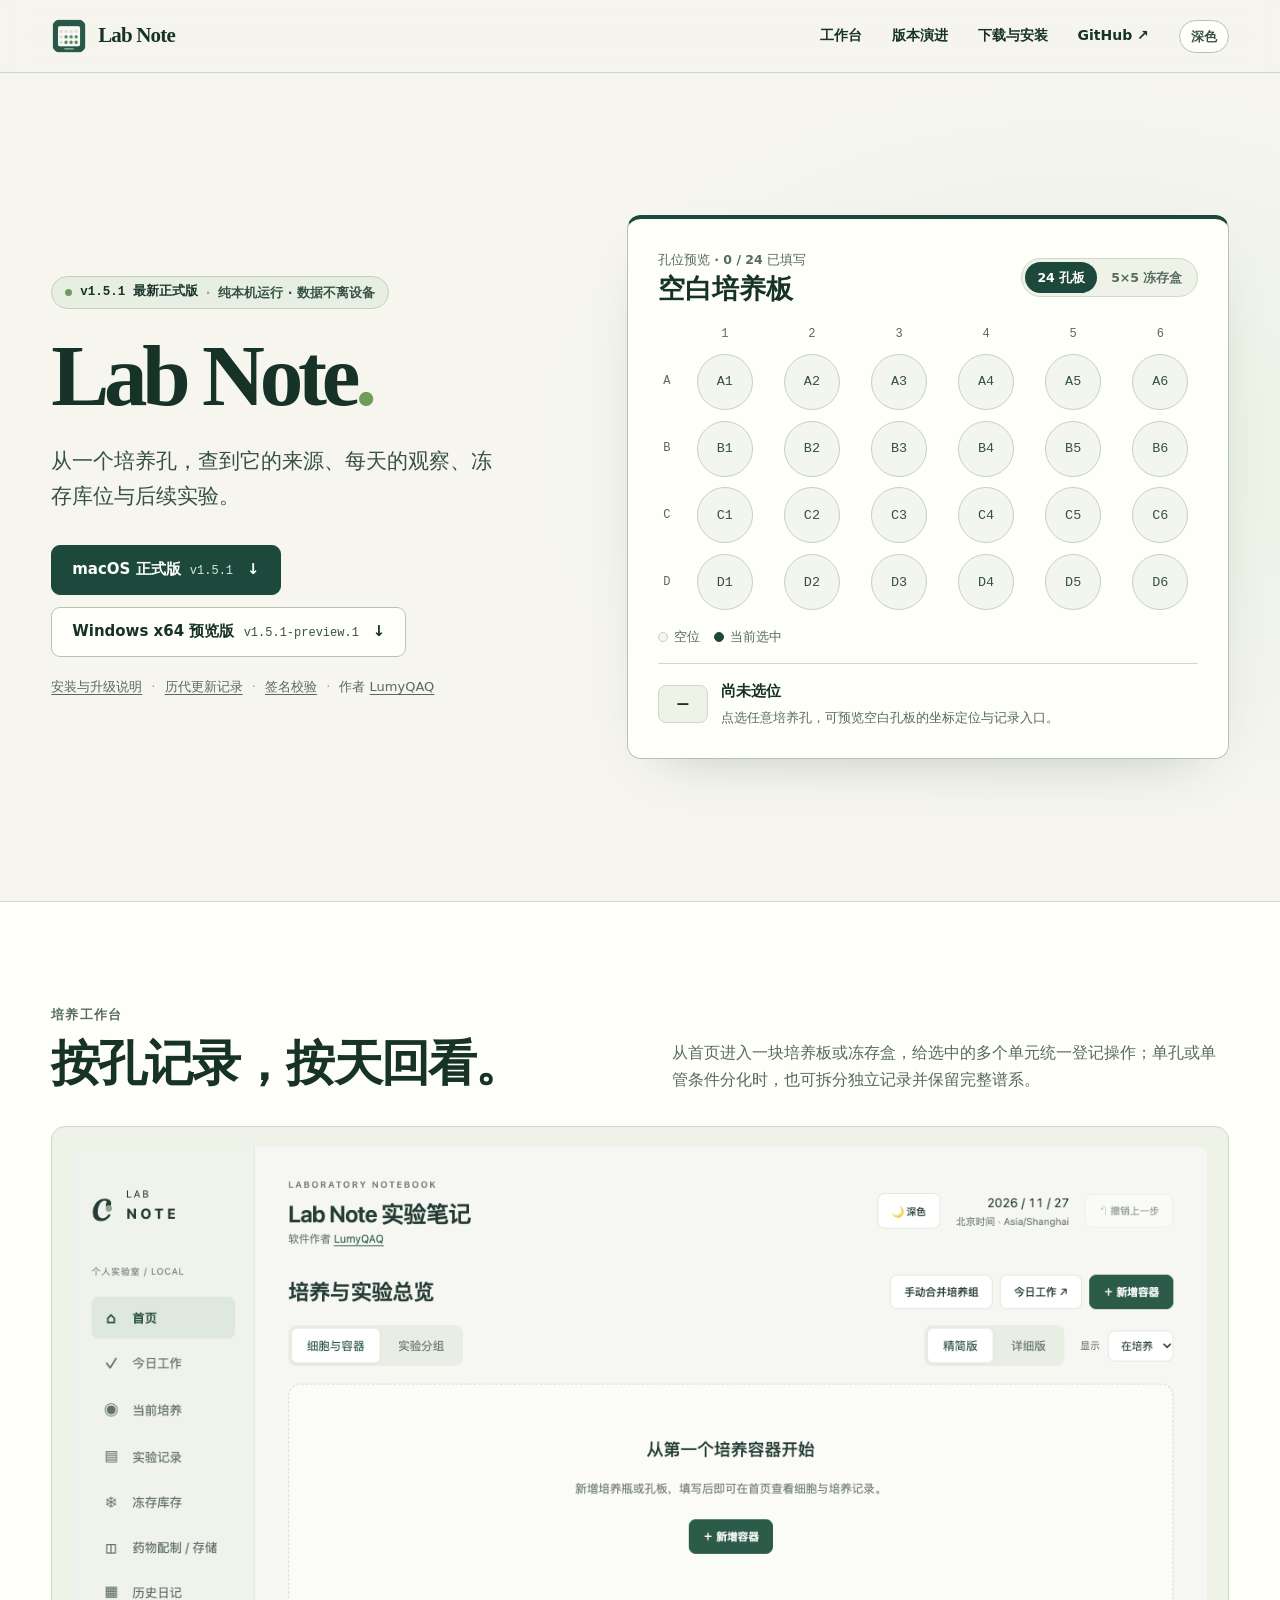
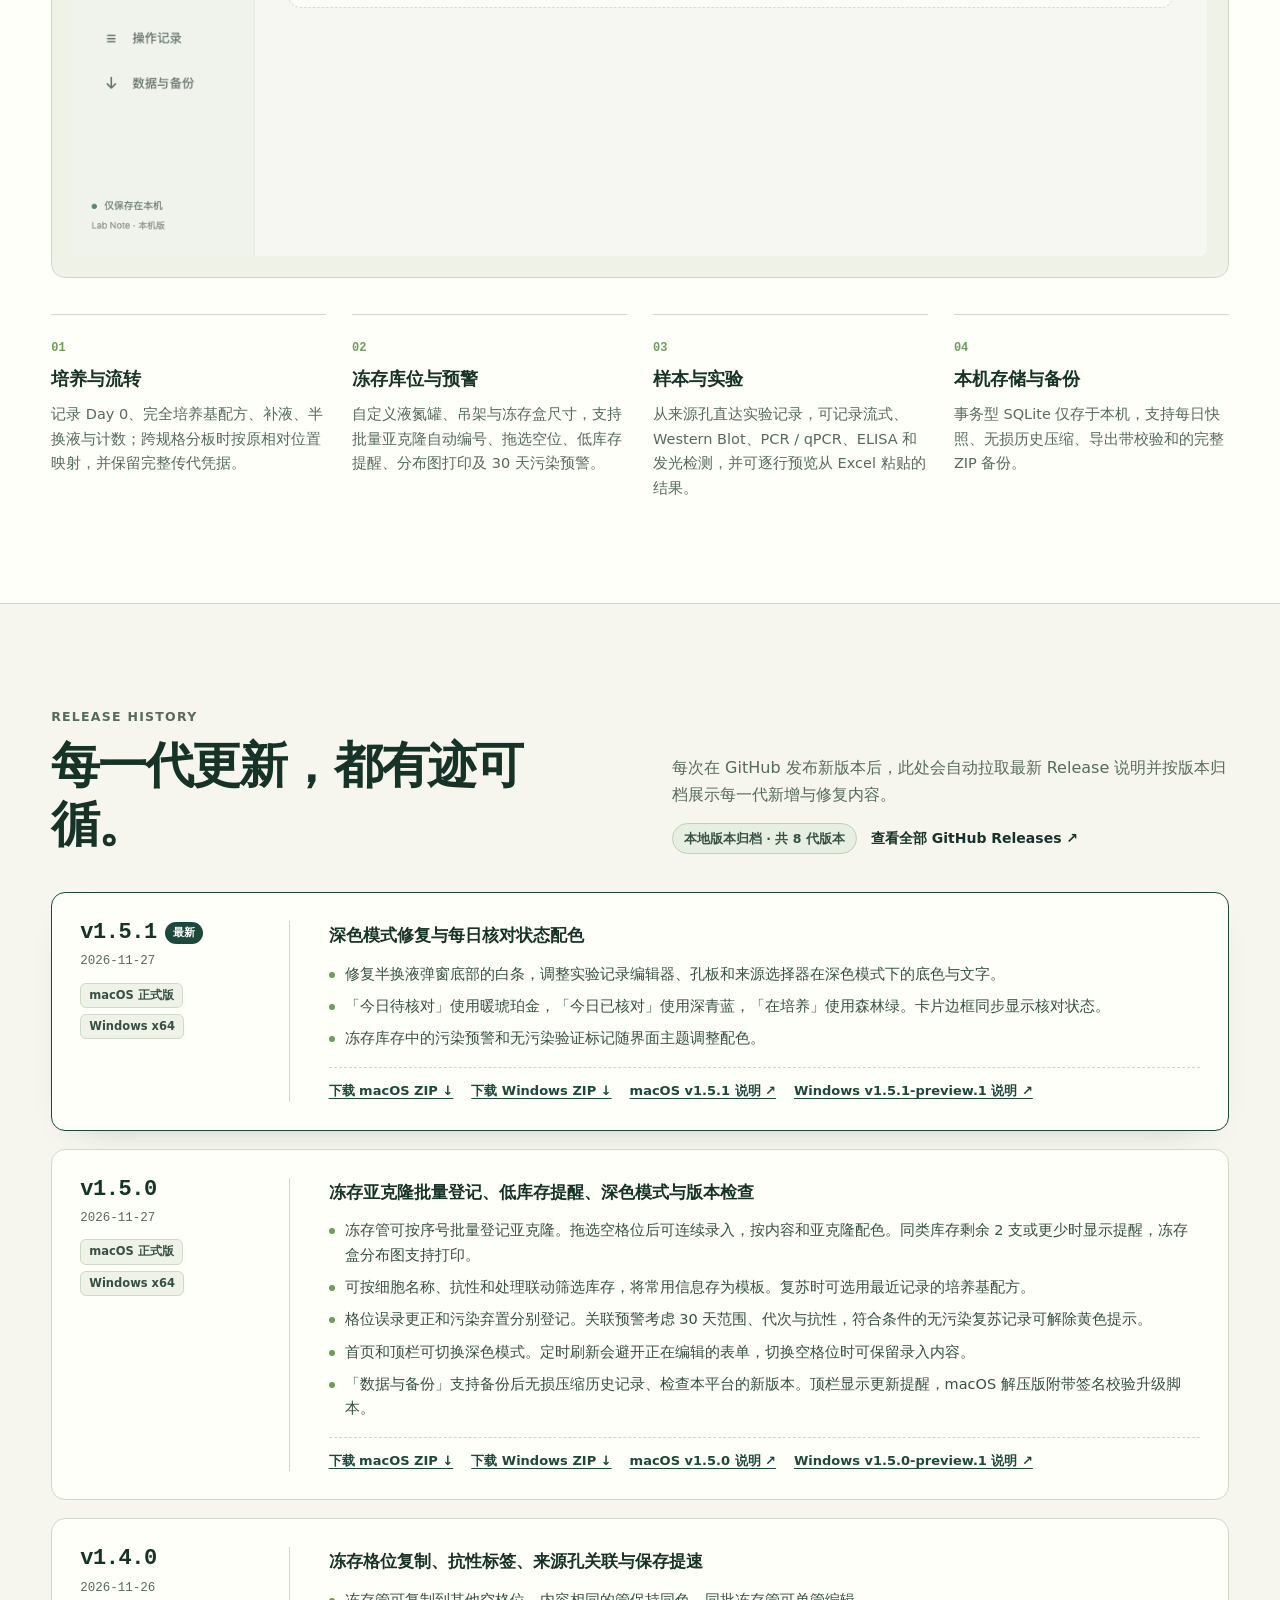
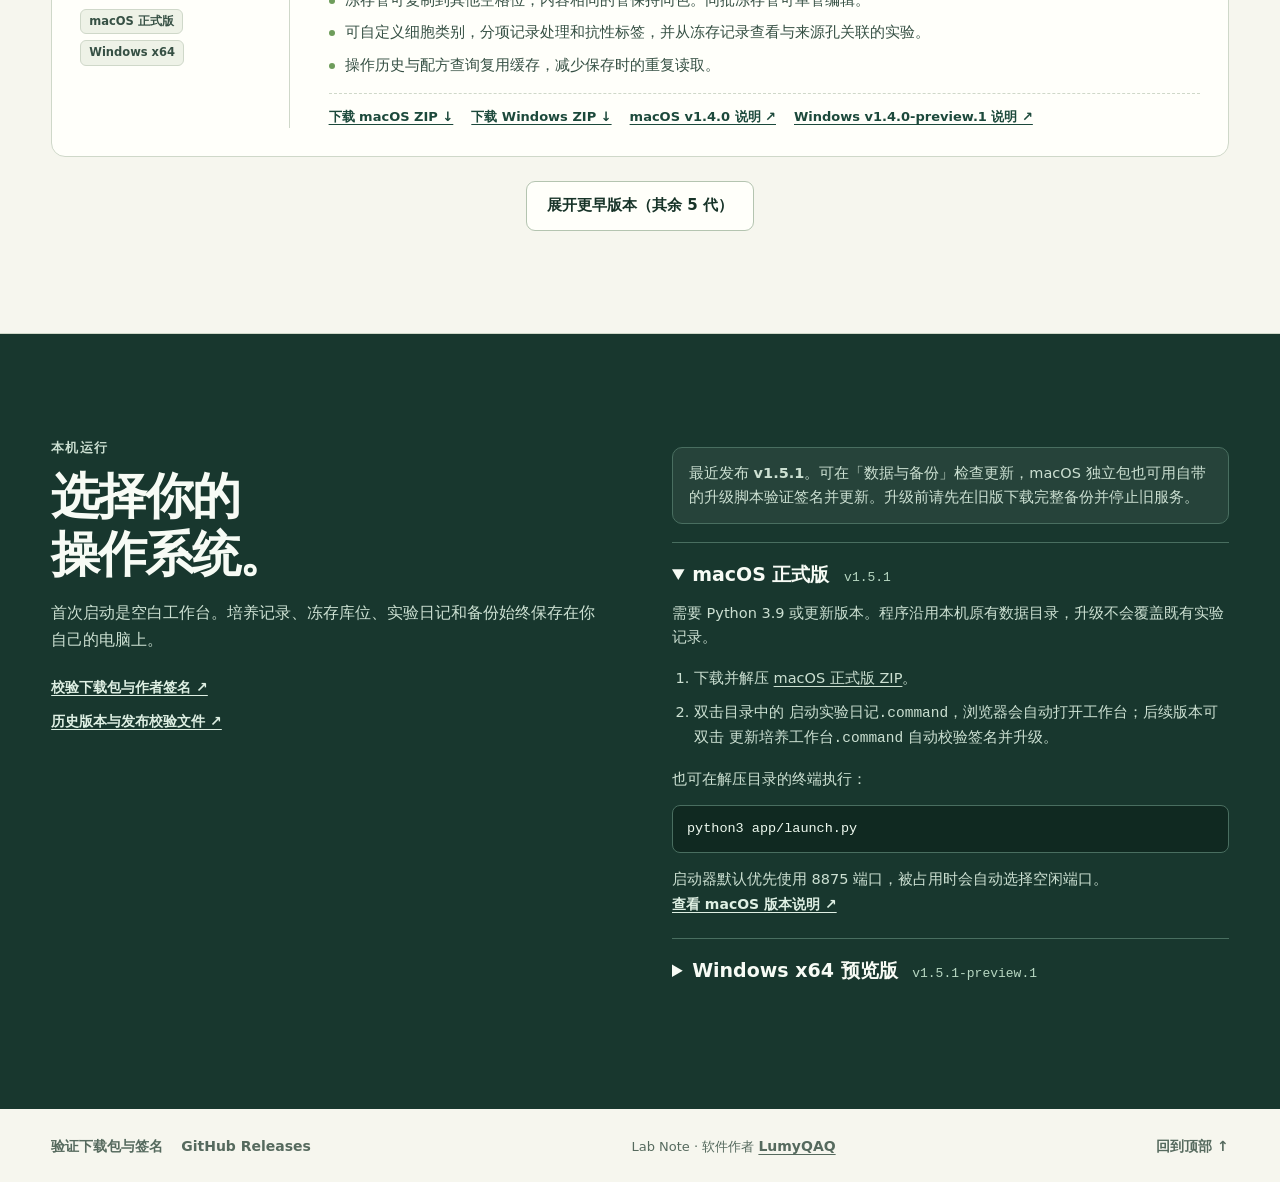
==== docs/index.html @ 6761e90a "Publish interactive Pages install guide with a release timeline and platform downloads" ====
<!doctype html>
<html lang="zh-CN" data-type="software">
<head>
  <meta charset="utf-8">
  <meta name="viewport" content="width=device-width,initial-scale=1">
  <meta name="page-type" content="software">
  <meta name="site-kind" content="software">
  <title>Lab Note · 实验笔记</title>
  <meta name="author" content="LumyQAQ">
  <meta name="description" content="一款本地运行的细胞培养、冻存库位与实验记录工作台。预览孔板与冻存盒，下载程序并在自己的设备上开始记录。">
  <meta property="og:title" content="Lab Note · 实验笔记">
  <meta property="og:description" content="按孔位整理培养日记、冻存库位、操作历史与实验记录，完全本地运行。">
  <meta property="og:type" content="website">
  <meta name="theme-color" content="#f6f6ee">
  <link rel="icon" href="assets/notebook.png">
  <script>
    (function () {
      try {
        var saved = localStorage.getItem('lab-note-site-theme');
        if (saved === 'dark' || saved === 'light') document.documentElement.dataset.theme = saved;
      } catch (_) {}
    })();
  </script>
  <link rel="stylesheet" href="share.css">
  <script defer src="share.js"></script>
</head>
<body>
  <a class="skip" href="#main">跳到正文</a>
  <header class="top">
    <div class="wrap nav">
      <a class="brand" href="#main">
        <img width="36" height="36" src="assets/notebook.png" alt="">
        <span>Lab Note</span>
      </a>
      <nav aria-label="页面导航">
        <a href="#workbench">工作台</a>
        <a href="#changelog">版本演进</a>
        <a href="#install">下载与安装</a>
        <a class="repo" href="https://github.com/LumyQAQ/Lab-Note" target="_blank" rel="noopener">GitHub ↗</a>
        <button type="button" class="theme-btn" id="site-theme-toggle" aria-pressed="false" title="切换深浅色模式">深色</button>
      </nav>
    </div>
  </header>

  <main id="main">
    <section class="intro">
      <div class="wrap hero">
        <div class="intro-copy" data-enter>
          <div class="release-pill" id="hero-release-pill">
            <span class="pill-dot" aria-hidden="true"></span>
            <span id="hero-version-text">v1.5.1 正式版</span>
            <span class="pill-sep" aria-hidden="true">·</span>
            <span>纯本机运行 · 数据不离设备</span>
          </div>
          <h1 lang="en">Lab Note<span aria-hidden="true">.</span></h1>
          <p class="lead">从一个培养孔，查到它的来源、每天的观察、冻存库位与后续实验。</p>
          <div class="hero-actions">
            <a class="button" id="hero-mac-dl" href="downloads/lab-note-v1.5.1.zip" download>
              <span>macOS 正式版 <small id="hero-mac-ver">v1.5.1</small></span>
              <span class="arrow" aria-hidden="true">↓</span>
            </a>
            <a class="button secondary-download" id="hero-win-dl" href="https://github.com/LumyQAQ/Lab-Note/releases/download/v1.5.1-preview.1/Lab-Note-1.5.1-preview.1-Windows-x64.zip">
              <span>Windows x64 预览版 <small id="hero-win-ver">v1.5.1-preview.1</small></span>
              <span class="arrow" aria-hidden="true">↓</span>
            </a>
          </div>
          <p class="platforms">
            <a href="#install">安装与升级说明</a>
            <b>·</b>
            <a href="#changelog">历代更新记录</a>
            <b>·</b>
            <a href="verification.html">签名校验</a>
            <b>·</b>
            作者 <a rel="author noopener" href="https://github.com/LumyQAQ" target="_blank">LumyQAQ</a>
          </p>
        </div>

        <div class="demo" id="plate-demo" aria-label="交互式空白模板预览" data-enter>
          <div class="demo-head">
            <div>
              <p class="micro" id="demo-micro">孔位预览 · 0 / 24 已填写</p>
              <h2 id="demo-title">空白培养板</h2>
            </div>
            <div class="demo-switch" role="tablist" aria-label="切换预览模板">
              <button type="button" role="tab" data-demo-mode="plate" aria-selected="true">24 孔板</button>
              <button type="button" role="tab" data-demo-mode="cryo" aria-selected="false">5×5 冻存盒</button>
            </div>
          </div>

          <div class="plate" id="plate" role="group" aria-label="选择培养孔"></div>
          <div class="cryo-grid" id="cryo-grid" role="group" aria-label="选择冻存格位" hidden></div>

          <noscript><p>启用 JavaScript 可试选孔位与冻存格位。下方提供工作台截图、版本演进与程序下载。</p></noscript>

          <div class="legend" id="demo-legend">
            <span><i></i>空位</span>
            <span><i class="picked"></i>当前选中</span>
          </div>

          <div class="record" aria-live="polite">
            <div class="coordinate" id="coord">—</div>
            <div>
              <strong id="sample">尚未选位</strong>
              <p id="summary">点选任意培养孔，可预览空白孔板的坐标定位与记录入口。</p>
            </div>
          </div>
        </div>
      </div>
    </section>

    <section class="work" id="workbench">
      <div class="wrap">
        <div class="work-head">
          <div>
            <p class="kicker">培养工作台</p>
            <h2>按孔记录，按天回看。</h2>
          </div>
          <p>从首页进入一块培养板或冻存盒，给选中的多个单元统一登记操作；单孔或单管条件分化时，也可拆分独立记录并保留完整谱系。</p>
        </div>
        <figure class="workbench-frame">
          <img src="assets/workbench.png" alt="macOS 正式版首次启动的工作台首页，培养容器与实验记录均为空" width="1280" height="800" loading="lazy">
        </figure>
        <div class="features">
          <article>
            <span class="feat-num" aria-hidden="true">01</span>
            <h3>培养与流转</h3>
            <p>记录 Day 0、完全培养基配方、补液、半换液与计数；跨规格分板时按原相对位置映射，并保留完整传代凭据。</p>
          </article>
          <article>
            <span class="feat-num" aria-hidden="true">02</span>
            <h3>冻存库位与预警</h3>
            <p>自定义液氮罐、吊架与冻存盒尺寸，支持批量亚克隆自动编号、拖选空位、低库存提醒、分布图打印及 30 天污染预警。</p>
          </article>
          <article>
            <span class="feat-num" aria-hidden="true">03</span>
            <h3>样本与实验</h3>
            <p>从来源孔直达实验记录，可记录流式、Western Blot、PCR / qPCR、ELISA 和发光检测，并可逐行预览从 Excel 粘贴的结果。</p>
          </article>
          <article>
            <span class="feat-num" aria-hidden="true">04</span>
            <h3>本机存储与备份</h3>
            <p>事务型 SQLite 仅存于本机，支持每日快照、无损历史压缩、导出带校验和的完整 ZIP 备份。</p>
          </article>
        </div>
      </div>
    </section>

    <section class="changelog" id="changelog">
      <div class="wrap">
        <div class="changelog-head">
          <div>
            <p class="kicker">RELEASE HISTORY</p>
            <h2>每一代更新，都有迹可循。</h2>
          </div>
          <div class="changelog-meta">
            <p>每次在 GitHub 发布新版本后，此处会自动拉取最新 Release 说明并按版本归档展示每一代新增与修复内容。</p>
            <div class="sync-row">
              <span class="sync-badge" id="changelog-sync-status">正在核对 GitHub 最新版本…</span>
              <a class="inline" href="https://github.com/LumyQAQ/Lab-Note/releases" target="_blank" rel="noopener">查看全部 GitHub Releases ↗</a>
            </div>
          </div>
        </div>

        <ol class="timeline" id="release-timeline" aria-live="polite"></ol>

        <div class="timeline-more-wrap" id="timeline-more-wrap" hidden>
          <button type="button" class="button secondary-download" id="timeline-more-btn">展开更早版本</button>
        </div>
      </div>
    </section>

    <section class="install" id="install">
      <div class="wrap install-inner">
        <div class="install-intro">
          <p class="kicker">本机运行</p>
          <h2>选择你的<br>操作系统。</h2>
          <p class="install-lead">首次启动是空白工作台。培养记录、冻存库位、实验日记和备份始终保存在你自己的电脑上。</p>
          <div class="install-links">
            <a class="install-link" href="verification.html">校验下载包与作者签名 ↗</a>
            <a class="install-link" href="https://github.com/LumyQAQ/Lab-Note/releases" target="_blank" rel="noopener">历史版本与发布校验文件 ↗</a>
          </div>
        </div>

        <div class="platform-guides">
          <p class="upgrade-tip" id="install-latest-summary">
            最近发布 <strong id="install-latest-version">v1.5.1</strong>。可在「数据与备份」检查更新，macOS 独立包也可用自带的升级脚本验证签名并更新。升级前请先在旧版下载完整备份并停止旧服务。
          </p>

          <details open>
            <summary>macOS 正式版 <span id="guide-mac-ver">v1.5.1</span></summary>
            <p>需要 Python 3.9 或更新版本。程序沿用本机原有数据目录，升级不会覆盖既有实验记录。</p>
            <ol>
              <li>下载并解压 <a id="guide-mac-dl" href="downloads/lab-note-v1.5.1.zip" download>macOS 正式版 ZIP</a>。</li>
              <li>双击目录中的 <code>启动实验日记.command</code>，浏览器会自动打开工作台；后续版本可双击 <code>更新培养工作台.command</code> 自动校验签名并升级。</li>
            </ol>
            <p>也可在解压目录的终端执行：</p>
            <pre><code>python3 app/launch.py</code></pre>
            <p>启动器默认优先使用 8875 端口，被占用时会自动选择空闲端口。</p>
            <a class="install-link" id="guide-mac-rel" href="https://github.com/LumyQAQ/Lab-Note/releases/tag/v1.5.1" target="_blank" rel="noopener">查看 macOS 版本说明 ↗</a>
          </details>

          <details>
            <summary>Windows x64 预览版 <span id="guide-win-ver">v1.5.1-preview.1</span></summary>
            <p>适用于 Windows 10 / 11 的 Intel、AMD 64 位电脑，压缩包内已自带 Python 运行环境。</p>
            <ol>
              <li>下载 <a id="guide-win-dl" href="https://github.com/LumyQAQ/Lab-Note/releases/download/v1.5.1-preview.1/Lab-Note-1.5.1-preview.1-Windows-x64.zip">Windows 预览版 ZIP</a>，右键选择「全部解压」。</li>
              <li>进入解压后的 <code>Lab-Note</code> 文件夹，双击 <code>Start-Lab-Note.cmd</code>，默认浏览器会自动打开工作台。</li>
            </ol>
            <p>默认优先使用 8875 端口，占用时自动选择空闲端口。在解压目录的 PowerShell 中可执行：</p>
            <pre><code>.\Start-Lab-Note.cmd -h
.\Start-Lab-Note.cmd --status
.\Start-Lab-Note.cmd --port 8890</code></pre>
            <p>切换端口前请先执行 <code>.\Stop-Lab-Note.cmd</code>。数据与日志默认保存在 <code>%LOCALAPPDATA%\Lab Note</code>；双击 <code>Check-Lab-Note.cmd</code> 可用临时库自检。</p>
            <a class="install-link" id="guide-win-rel" href="https://github.com/LumyQAQ/Lab-Note/releases/tag/v1.5.1-preview.1" target="_blank" rel="noopener">查看 Windows 版本说明 ↗</a>
          </details>
        </div>
      </div>
    </section>
  </main>

  <footer>
    <div class="wrap footer">
      <div class="footer-links">
        <a href="verification.html">验证下载包与签名</a>
        <a href="https://github.com/LumyQAQ/Lab-Note/releases" target="_blank" rel="noopener">GitHub Releases</a>
      </div>
      <span>Lab Note · 软件作者 <a rel="author noopener" href="https://github.com/LumyQAQ" target="_blank">LumyQAQ</a></span>
      <a href="#main">回到顶部 ↑</a>
    </div>
  </footer>
</body>
</html>
---- docs/share.css ----
:root {
  color-scheme: light;
  --paper: #f6f6ee;
  --surface: #fffffa;
  --surface-alt: #eef2e7;
  --ink: #173328;
  --ink-soft: #365044;
  --muted: #566a5e;
  --line: #cfd8c9;
  --line-strong: #b4c4b0;
  --forest: #1c493b;
  --forest-hover: #14382d;
  --accent: #6e9d5b;
  --pill-bg: #e7efe2;
  --pill-border: #bfd1b8;
  --well-bg: #f3f6ec;
  --well-border: #c5d1bf;
  --install-bg: #18372e;
  --install-ink: #f7fbf5;
  --install-muted: #cce0d2;
  --install-line: #496e60;
  --install-code: #102921;
  --shadow: 0 22px 58px -36px rgba(24, 55, 46, 0.34);
  --serif: "Songti SC", "Noto Serif CJK SC", "STSong", Georgia, serif;
  --sans: "PingFang SC", "Hiragino Sans GB", "Microsoft YaHei", system-ui, -apple-system, sans-serif;
  --mono: ui-monospace, SFMono-Regular, Menlo, Monaco, Consolas, monospace;
}

:root[data-theme="dark"] {
  color-scheme: dark;
  --paper: #111815;
  --surface: #18221e;
  --surface-alt: #141d19;
  --ink: #e5efe9;
  --ink-soft: #c1d4c9;
  --muted: #8ea398;
  --line: #293831;
  --line-strong: #395045;
  --forest: #327a5b;
  --forest-hover: #3e916d;
  --accent: #7cc99a;
  --pill-bg: #1b2c24;
  --pill-border: #335544;
  --well-bg: #141e1a;
  --well-border: #2e4037;
  --install-bg: #0d1713;
  --install-ink: #e9f3ed;
  --install-muted: #a6beb1;
  --install-line: #294036;
  --install-code: #14221d;
  --shadow: 0 24px 64px -32px rgba(0, 0, 0, 0.72);
}

* { box-sizing: border-box; }
html { scroll-behavior: smooth; scroll-padding-top: 84px; }
body {
  margin: 0;
  background: var(--paper);
  color: var(--ink);
  font: 16px/1.68 var(--sans);
  -webkit-font-smoothing: antialiased;
}
a { color: inherit; text-decoration: none; }
button { font: inherit; color: inherit; cursor: pointer; }
a:focus-visible, button:focus-visible { outline: 3px solid #b57b3c; outline-offset: 3px; }
[hidden] { display: none !important; }
h1, h2, h3, p, figure { margin: 0; }

.wrap {
  width: min(1216px, calc(100% - clamp(32px, 8vw, 128px)));
  margin: auto;
}

.skip {
  position: absolute;
  left: 16px;
  top: -60px;
  z-index: 20;
  padding: 8px 14px;
  border-radius: 6px;
  background: var(--surface);
  border: 1px solid var(--line);
}
.skip:focus { top: 12px; }

/* Header */
.top {
  position: sticky;
  top: 0;
  z-index: 15;
  border-bottom: 1px solid var(--line);
  background: color-mix(in srgb, var(--paper) 90%, transparent);
  backdrop-filter: blur(12px);
  -webkit-backdrop-filter: blur(12px);
}
.nav, .brand, nav, .hero-actions, .legend, .demo-head, .record, .footer, .footer-links, .sync-row {
  display: flex;
  align-items: center;
}
.nav { height: 72px; justify-content: space-between; gap: 16px; }
.brand {
  gap: 11px;
  font: 600 21px/1.1 Georgia, serif;
  letter-spacing: -0.04em;
  flex-shrink: 0;
}
.brand img { border-radius: 9px; display: block; }
.nav nav { gap: clamp(12px, 2.6vw, 30px); }
nav a, .inline, .footer a {
  font-weight: 600;
  font-size: 14px;
  text-decoration: underline;
  text-decoration-color: transparent;
  text-underline-offset: 0.35em;
  transition: text-decoration-color 0.17s, color 0.17s;
}
nav a:hover, .inline:hover, .footer a:hover { text-decoration-color: currentColor; }
.theme-btn {
  padding: 5px 11px;
  border-radius: 999px;
  border: 1px solid var(--line-strong);
  background: var(--surface);
  color: var(--ink-soft);
  font-size: 12.5px;
  font-weight: 600;
  transition: background 0.16s, border-color 0.16s, transform 0.14s;
}
.theme-btn:hover { background: var(--surface-alt); transform: translateY(-1px); }

/* Hero */
.intro {
  border-bottom: 1px solid var(--line);
  background:
    radial-gradient(ellipse 68% 72% at 84% 46%, color-mix(in srgb, var(--pill-bg) 82%, transparent), transparent 65%),
    var(--paper);
}
.hero {
  min-height: calc(100svh - 72px);
  display: grid;
  grid-template-columns: 0.92fr 1.08fr;
  gap: clamp(28px, 5vw, 84px);
  align-items: center;
  padding-block: clamp(36px, 6.5vh, 88px);
}
.release-pill {
  display: inline-flex;
  align-items: center;
  flex-wrap: wrap;
  gap: 8px;
  padding: 5px 13px;
  border-radius: 999px;
  background: var(--pill-bg);
  border: 1px solid var(--pill-border);
  color: var(--ink-soft);
  font-size: 12.5px;
  font-weight: 600;
}
.pill-dot {
  width: 7px;
  height: 7px;
  border-radius: 50%;
  background: var(--accent);
}
.pill-sep { opacity: 0.45; }
#hero-version-text { font-family: var(--mono); color: var(--ink); }

.kicker {
  font-size: 12.5px;
  font-weight: 700;
  letter-spacing: 0.1em;
  color: var(--muted);
  text-transform: uppercase;
}
.intro h1 {
  font: 650 clamp(54px, 6.8vw, 98px)/1.12 var(--serif);
  letter-spacing: -0.06em;
  margin: 18px 0 20px;
}
.intro h1 span { color: var(--accent); }
.lead {
  max-width: 21em;
  font-size: clamp(18px, 1.65vw, 24px);
  line-height: 1.62;
  color: var(--ink-soft);
}
.hero-actions {
  gap: 12px;
  flex-wrap: wrap;
  margin-top: 32px;
}
.button {
  display: inline-flex;
  align-items: center;
  justify-content: center;
  gap: 14px;
  min-height: 50px;
  background: var(--forest);
  color: #fff;
  border: 1px solid var(--forest);
  border-radius: 9px;
  padding: 11px 20px;
  font-weight: 650;
  font-size: 15px;
  transition: background 0.18s, border-color 0.18s, transform 0.16s, box-shadow 0.18s;
}
.button small {
  font: 500 12px/1 var(--mono);
  opacity: 0.85;
  margin-left: 4px;
}
.button:hover {
  background: var(--forest-hover);
  border-color: var(--forest-hover);
  transform: translateY(-2px);
  box-shadow: 0 10px 22px -14px rgba(20, 56, 45, 0.55);
}
.button:active { transform: translateY(1px); }
.secondary-download {
  color: var(--ink);
  background: var(--surface);
  border: 1px solid var(--line-strong);
}
.secondary-download:hover {
  background: var(--surface-alt);
  border-color: var(--forest);
  color: var(--ink);
  box-shadow: 0 10px 22px -16px rgba(20, 56, 45, 0.25);
}
.platforms {
  margin-top: 18px;
  color: var(--muted);
  font-size: 13px;
  line-height: 1.8;
}
.platforms b { padding-inline: 5px; font-weight: 400; opacity: 0.6; }
.platforms a, .footer [rel~="author"] {
  text-decoration: underline;
  text-underline-offset: 3px;
}

/* Interactive Demo Card */
.demo {
  min-width: 0;
  padding: clamp(18px, 2.3vw, 30px);
  background: var(--surface);
  border: 1px solid var(--line-strong);
  border-top: 4px solid var(--forest);
  border-radius: 14px;
  box-shadow: var(--shadow);
}
.demo-head { justify-content: space-between; gap: 10px; flex-wrap: wrap; }
.micro { font-size: 12.5px; color: var(--muted); font-weight: 550; }
.demo h2 { font: 600 clamp(22px, 2.1vw, 30px)/1.28 var(--serif); margin-top: 2px; }

.demo-switch {
  display: inline-flex;
  padding: 3px;
  border-radius: 999px;
  border: 1px solid var(--line);
  background: var(--surface-alt);
  gap: 2px;
}
.demo-switch button {
  border: 0;
  background: transparent;
  color: var(--muted);
  font-size: 12.5px;
  font-weight: 600;
  padding: 5px 12px;
  border-radius: 999px;
  transition: background 0.16s, color 0.16s;
}
.demo-switch button[aria-selected="true"] {
  background: var(--forest);
  color: #fff;
}

.plate {
  display: grid;
  grid-template-columns: 18px repeat(6, minmax(0, 1fr));
  gap: clamp(5px, 0.85vw, 13px);
  align-items: center;
  justify-items: center;
  margin: 20px 0 16px;
}
.cryo-grid {
  display: grid;
  grid-template-columns: 18px repeat(5, minmax(0, 1fr));
  gap: clamp(6px, 0.85vw, 11px);
  align-items: center;
  margin: 20px 0 16px;
}
.axis {
  font: 500 12px/1.4 var(--mono);
  color: var(--muted);
  text-align: center;
}
.well {
  border-radius: 50%;
  width: 100%;
  max-width: 56px;
  aspect-ratio: 1;
  border: 1.5px solid var(--well-border);
  background: var(--well-bg);
  color: var(--ink-soft);
  font: 500 clamp(12px, 1.05vw, 15px)/1 var(--mono);
  transition: background 0.15s, border-color 0.15s, transform 0.15s;
}
.well:hover { transform: translateY(-2px); border-color: var(--forest); }
.well[aria-pressed="true"] {
  background: var(--forest);
  border-color: var(--forest);
  color: #fff;
  outline: 2px solid var(--forest);
  outline-offset: 2px;
}

.cryo-slot {
  width: 100%;
  min-height: 52px;
  border-radius: 8px;
  border: 1.5px solid var(--well-border);
  background: var(--well-bg);
  color: var(--ink-soft);
  display: flex;
  flex-direction: column;
  align-items: center;
  justify-content: center;
  gap: 2px;
  padding: 5px 4px;
  transition: background 0.15s, border-color 0.15s, transform 0.15s;
}
.cryo-slot b { font: 600 12px/1.2 var(--mono); }
.cryo-slot span { font-size: 11px; color: var(--muted); }
.cryo-slot:hover { transform: translateY(-2px); border-color: var(--forest); }
.cryo-slot[aria-pressed="true"] {
  background: var(--forest);
  border-color: var(--forest);
  color: #fff;
  outline: 2px solid var(--forest);
  outline-offset: 2px;
}
.cryo-slot[aria-pressed="true"] span { color: rgba(255, 255, 255, 0.82); }

.legend { gap: 14px; color: var(--muted); font-size: 12.5px; flex-wrap: wrap; }
.legend span { display: flex; gap: 6px; align-items: center; }
.legend i {
  border-radius: 50%;
  background: var(--well-bg);
  border: 1px solid var(--well-border);
  width: 10px;
  height: 10px;
}
.legend .picked { background: var(--forest); border-color: var(--forest); }
.record {
  gap: 13px;
  border-top: 1px solid var(--line);
  margin-top: 16px;
  padding-top: 15px;
}
.coordinate {
  background: var(--surface-alt);
  border: 1px solid var(--line);
  border-radius: 8px;
  padding: 9px 12px;
  min-width: 50px;
  text-align: center;
  font: 600 18px/1 var(--mono);
  color: var(--ink);
}
.record strong { font-size: 15px; display: block; }
.record p { color: var(--muted); font-size: 13px; margin-top: 2px; }

/* Workbench Section */
.work, .changelog, .install { padding-block: clamp(56px, 8vw, 112px); }
.work { background: var(--surface); border-bottom: 1px solid var(--line); }
.work-head, .changelog-head, .install-inner {
  display: grid;
  grid-template-columns: 1fr 1fr;
  align-items: end;
  gap: clamp(22px, 5vw, 84px);
}
.work h2, .changelog h2, .install h2 {
  font: 600 clamp(32px, 3.8vw, 56px)/1.2 var(--serif);
  letter-spacing: -0.04em;
  margin-top: 10px;
}
.work-head > p, .changelog-meta > p, .features p, .install-lead {
  color: var(--muted);
  max-width: 44em;
}
.workbench-frame {
  margin-top: 32px;
  padding: clamp(8px, 1.6vw, 22px);
  background: var(--surface-alt);
  border: 1px solid var(--line);
  border-radius: 14px;
  overflow: hidden;
}
.workbench-frame img {
  width: 100%;
  height: auto;
  display: block;
  background: var(--paper);
  border-radius: 7px;
  transition: transform 0.35s ease;
}
.workbench-frame:hover img { transform: scale(1.015); }

.features {
  display: grid;
  grid-template-columns: repeat(4, minmax(0, 1fr));
  gap: 26px;
  margin-top: 36px;
}
.features article {
  border-top: 1px solid var(--line);
  padding-top: 18px;
}
.feat-num {
  display: inline-block;
  font: 600 12px/1 var(--mono);
  color: var(--accent);
  margin-bottom: 10px;
}
.features h3 { font-size: 18px; font-weight: 650; }
.features p { margin-top: 8px; font-size: 14.5px; line-height: 1.7; }

/* Changelog Timeline Section */
.changelog { background: var(--paper); border-bottom: 1px solid var(--line); }
.sync-row {
  margin-top: 14px;
  gap: 14px;
  flex-wrap: wrap;
}
.sync-badge {
  display: inline-flex;
  align-items: center;
  gap: 6px;
  padding: 4px 11px;
  border-radius: 999px;
  background: var(--pill-bg);
  border: 1px solid var(--pill-border);
  font-size: 12.5px;
  font-weight: 600;
  color: var(--ink-soft);
}
.timeline {
  list-style: none;
  margin: 38px 0 0;
  padding: 0;
  display: flex;
  flex-direction: column;
  gap: 18px;
}
.release-card {
  display: grid;
  grid-template-columns: 210px minmax(0, 1fr);
  gap: clamp(18px, 3vw, 42px);
  padding: clamp(20px, 2.4vw, 28px);
  background: var(--surface);
  border: 1px solid var(--line);
  border-radius: 14px;
  transition: border-color 0.18s, transform 0.18s;
}
.release-card:hover { border-color: var(--line-strong); transform: translateY(-2px); }
.release-card.is-latest {
  border-color: var(--forest);
  box-shadow: 0 14px 36px -28px rgba(28, 73, 59, 0.45);
}
.release-rail {
  display: flex;
  flex-direction: column;
  gap: 8px;
  border-right: 1px solid var(--line);
  padding-right: 20px;
}
.release-ver-row {
  display: flex;
  align-items: center;
  flex-wrap: wrap;
  gap: 8px;
}
.release-ver {
  font: 700 22px/1.1 var(--mono);
  color: var(--ink);
  letter-spacing: -0.02em;
}
.release-tag {
  display: inline-block;
  padding: 2px 8px;
  border-radius: 999px;
  font-size: 11px;
  font-weight: 700;
  background: var(--forest);
  color: #fff;
}
.release-date {
  font: 500 12.5px/1.4 var(--mono);
  color: var(--muted);
}
.release-platforms {
  display: flex;
  flex-wrap: wrap;
  gap: 6px;
  margin-top: 4px;
}
.plat-pill {
  display: inline-flex;
  align-items: center;
  padding: 2px 8px;
  border-radius: 6px;
  background: var(--surface-alt);
  border: 1px solid var(--line);
  font-size: 11.5px;
  font-weight: 600;
  color: var(--ink-soft);
}
.release-body h3 {
  font-size: 17px;
  font-weight: 650;
  color: var(--ink);
}
.release-items {
  margin: 12px 0 0;
  padding: 0;
  list-style: none;
  display: flex;
  flex-direction: column;
  gap: 8px;
}
.release-items li {
  position: relative;
  padding-left: 16px;
  font-size: 14.5px;
  line-height: 1.68;
  color: var(--ink-soft);
}
.release-items li::before {
  content: "";
  position: absolute;
  left: 0;
  top: 10px;
  width: 6px;
  height: 6px;
  border-radius: 50%;
  background: var(--accent);
}
.release-links {
  display: flex;
  flex-wrap: wrap;
  gap: 10px 18px;
  margin-top: 16px;
  padding-top: 12px;
  border-top: 1px dashed var(--line);
  font-size: 13px;
}
.release-links a {
  font-weight: 600;
  color: var(--forest);
  text-decoration: underline;
  text-underline-offset: 3px;
}
:root[data-theme="dark"] .release-links a { color: var(--accent); }
.timeline-more-wrap {
  margin-top: 24px;
  text-align: center;
}

/* Install Section */
.install { background: var(--install-bg); color: var(--install-ink); }
.install .kicker, .install-lead { color: var(--install-muted); }
.install-inner { align-items: start; }
.install-lead { margin: 16px 0 22px; }
.install-links { display: flex; flex-direction: column; gap: 10px; align-items: flex-start; }
.install-link {
  display: inline-block;
  font-size: 14px;
  font-weight: 600;
  text-decoration: underline;
  text-underline-offset: 3px;
  color: #dff0e4;
}
.platform-guides { min-width: 0; }
.upgrade-tip {
  margin: 0 0 18px;
  padding: 13px 16px;
  border-radius: 10px;
  background: rgba(255, 255, 255, 0.06);
  border: 1px solid var(--install-line);
  color: #e4f1e6;
  font-size: 14.5px;
  line-height: 1.7;
}
.platform-guides details {
  border-top: 1px solid var(--install-line);
  padding: 16px 0 20px;
}
.platform-guides summary {
  font-weight: 650;
  cursor: pointer;
  font-size: 19px;
}
.platform-guides summary span {
  font: 500 13px var(--mono);
  margin-left: 8px;
  color: #b7d7c2;
}
.platform-guides p, .platform-guides li {
  color: var(--install-muted);
  font-size: 14.5px;
  margin-top: 10px;
}
.platform-guides ol { padding-left: 22px; }
.platform-guides pre {
  white-space: pre-wrap;
  overflow-wrap: anywhere;
  background: var(--install-code);
  border: 1px solid var(--install-line);
  padding: 12px 14px;
  border-radius: 8px;
  font-family: var(--mono);
  font-size: 13.5px;
  color: #eef9ef;
}
.platform-guides code {
  font-family: var(--mono);
  overflow-wrap: anywhere;
}
.platform-guides a { text-decoration: underline; text-underline-offset: 3px; }

/* Footer & Verify Page */
.footer {
  justify-content: space-between;
  gap: 14px;
  padding: 26px 0;
  font-size: 13px;
  color: var(--muted);
}
.footer-links { gap: 18px; flex-wrap: wrap; }

.verify-page { max-width: 820px; padding-block: 48px; }
.verify-page h1, .verify-page h2 { margin: 22px 0 8px; }
.verify-page pre, .verify-page code { white-space: pre-wrap; overflow-wrap: anywhere; font-family: var(--mono); }
.verify-page pre { border: 1px solid var(--line); background: var(--surface); padding: 12px; border-radius: 8px; }
.verify-page a { text-decoration: underline; text-underline-offset: 3px; }

/* Entrance Animation */
@keyframes enter {
  from { opacity: 0; transform: translateY(12px); }
  to { opacity: 1; transform: translateY(0); }
}
[data-enter] { animation: enter 0.45s ease-out both; }
.demo[data-enter] { animation-delay: 0.08s; }

/* Responsive */
@media (max-width: 1024px) {
  .features { grid-template-columns: repeat(2, minmax(0, 1fr)); }
  .release-card { grid-template-columns: 175px minmax(0, 1fr); }
}
@media (max-width: 860px) {
  .hero { grid-template-columns: 1fr; min-height: auto; padding-block: 36px 46px; }
  .work-head, .changelog-head, .install-inner { grid-template-columns: 1fr; gap: 18px; }
  .release-card { grid-template-columns: 1fr; gap: 14px; }
  .release-rail {
    border-right: 0;
    border-bottom: 1px solid var(--line);
    padding-right: 0;
    padding-bottom: 12px;
  }
}
@media (max-width: 640px) {
  .nav { height: 62px; }
  .brand { font-size: 18px; }
  .brand img { width: 30px; height: 30px; }
  .nav nav { gap: 12px; }
  nav a { font-size: 13px; }
  .intro h1 { margin: 14px 0 12px; }
  .lead { font-size: 17px; }
  .features { grid-template-columns: 1fr; gap: 18px; }
  .plate { gap: 5px; grid-template-columns: 14px repeat(6, minmax(0, 1fr)); }
  .cryo-grid { gap: 5px; grid-template-columns: 14px repeat(5, minmax(0, 1fr)); }
  .well { max-width: 44px; }
  .cryo-slot { min-height: 44px; }
  .footer { flex-direction: column; align-items: flex-start; }
}
@media (prefers-reduced-motion: reduce) {
  *, *::before, *::after {
    animation: none !important;
    transition: none !important;
    scroll-behavior: auto !important;
  }
}
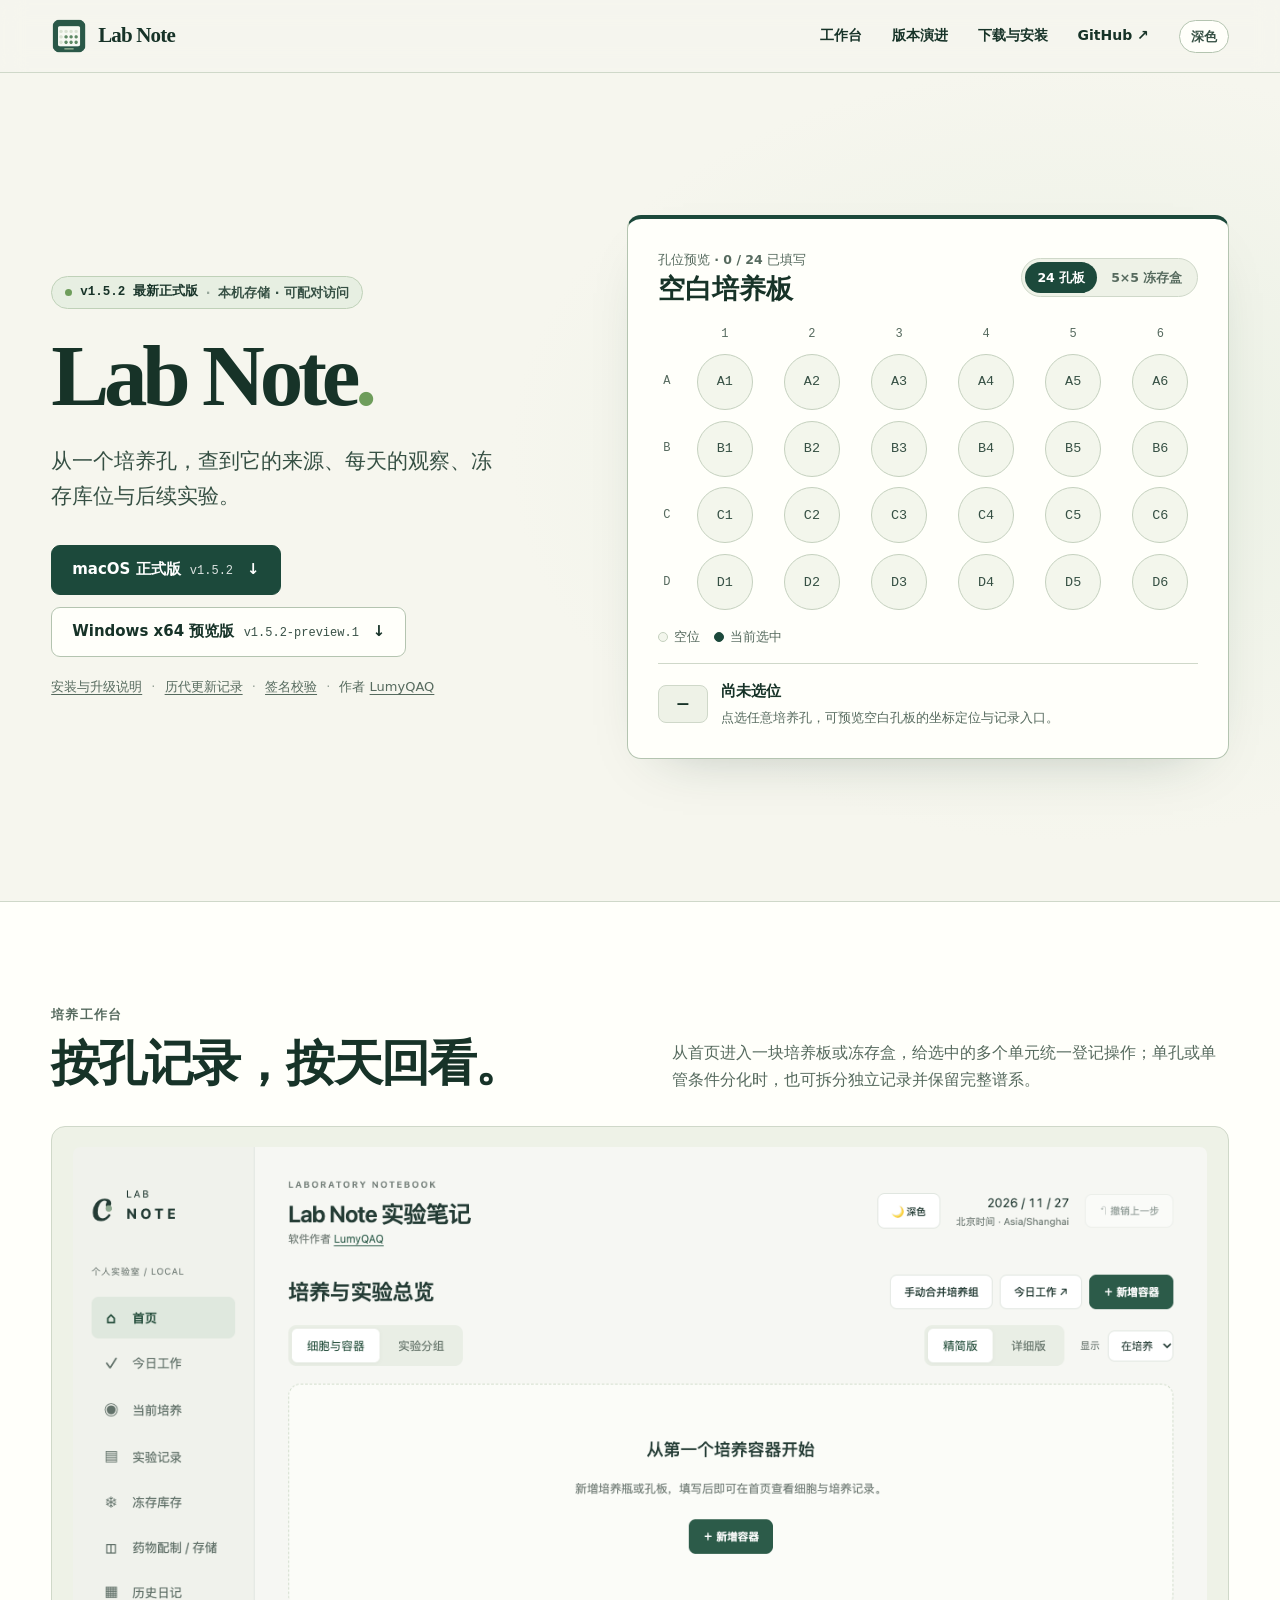
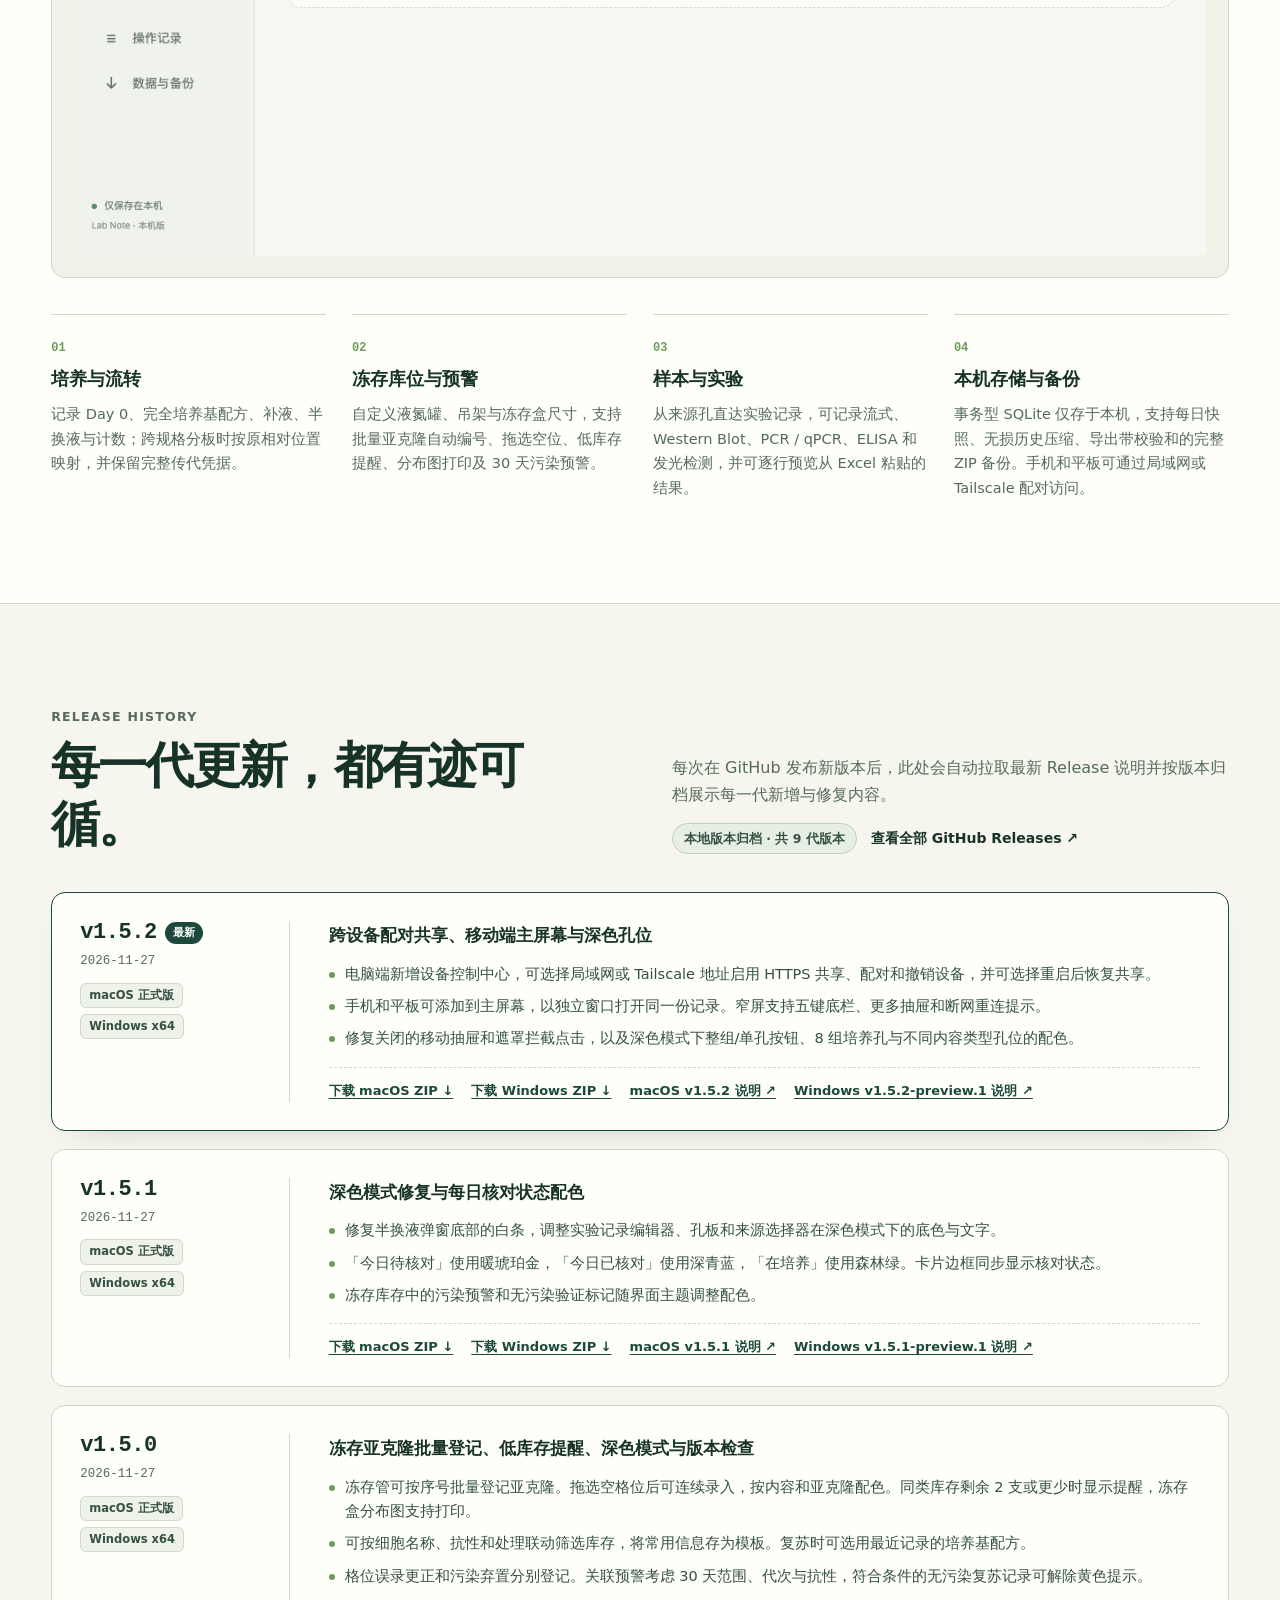
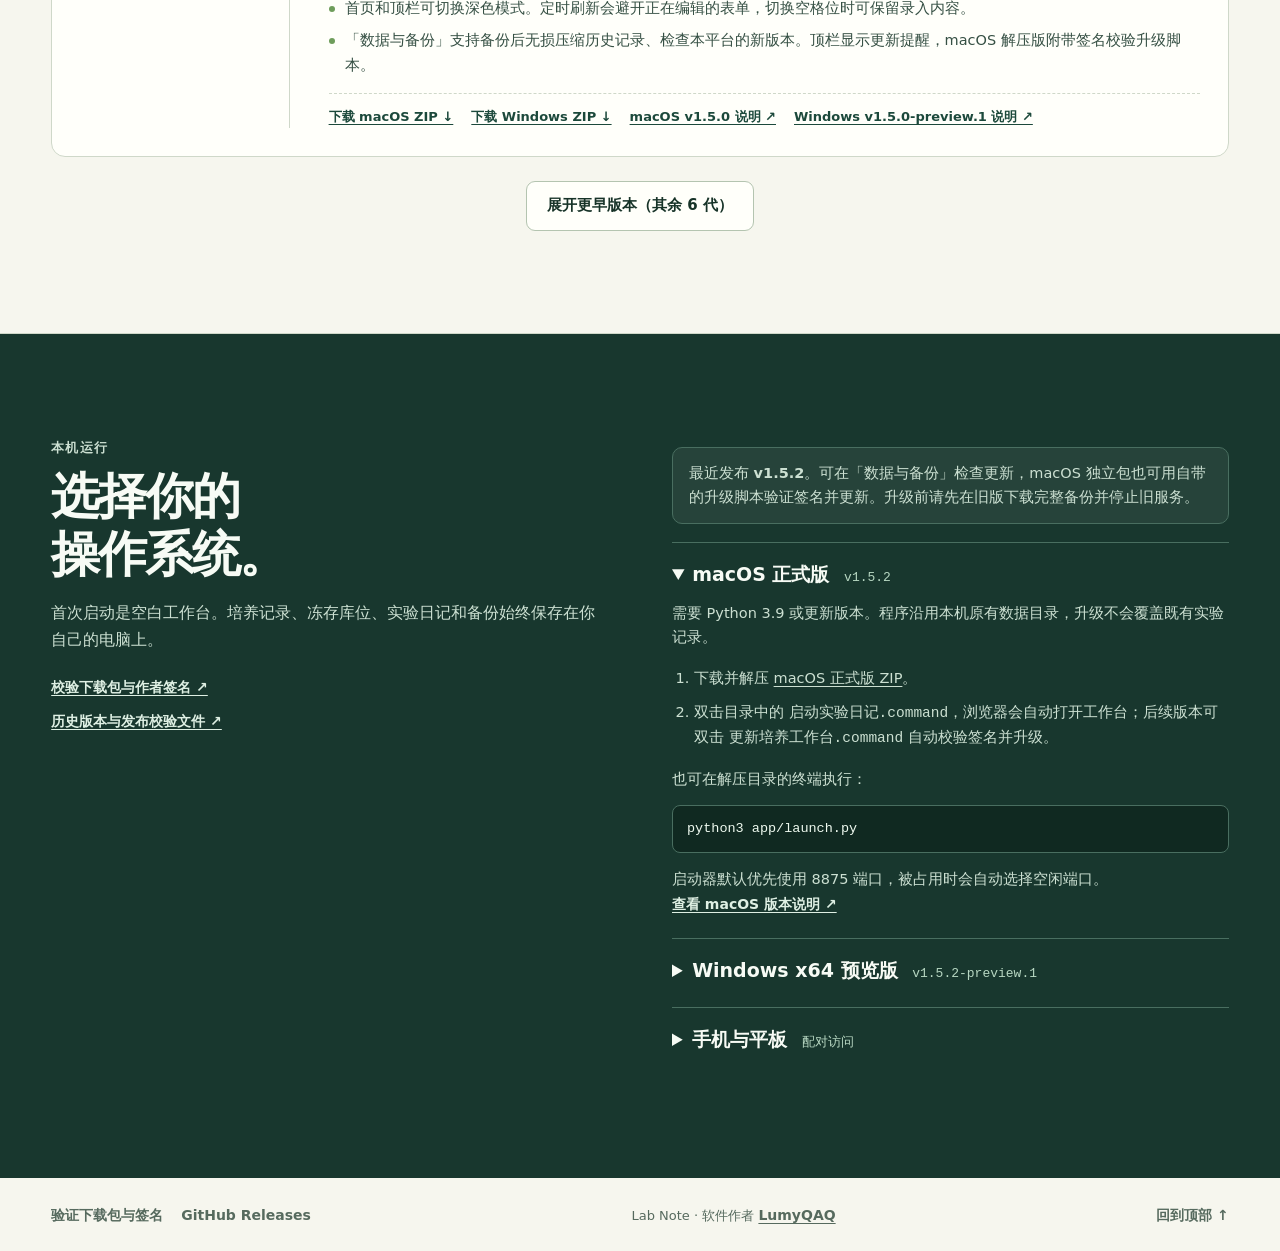
==== commit 67cc77bb: "Release Lab Note 1.5.2 with opt-in paired HTTPS access, mobile PWA and dark plate colors" ====
--- a/docs/index.html
+++ b/docs/index.html
@@ -48,19 +48,19 @@
         <div class="intro-copy" data-enter>
           <div class="release-pill" id="hero-release-pill">
             <span class="pill-dot" aria-hidden="true"></span>
-            <span id="hero-version-text">v1.5.1 正式版</span>
+            <span id="hero-version-text">v1.5.2 正式版</span>
             <span class="pill-sep" aria-hidden="true">·</span>
-            <span>纯本机运行 · 数据不离设备</span>
+            <span>本机存储 · 可配对访问</span>
           </div>
           <h1 lang="en">Lab Note<span aria-hidden="true">.</span></h1>
           <p class="lead">从一个培养孔，查到它的来源、每天的观察、冻存库位与后续实验。</p>
           <div class="hero-actions">
-            <a class="button" id="hero-mac-dl" href="downloads/lab-note-v1.5.1.zip" download>
-              <span>macOS 正式版 <small id="hero-mac-ver">v1.5.1</small></span>
+            <a class="button" id="hero-mac-dl" href="downloads/lab-note-v1.5.2.zip" download>
+              <span>macOS 正式版 <small id="hero-mac-ver">v1.5.2</small></span>
               <span class="arrow" aria-hidden="true">↓</span>
             </a>
-            <a class="button secondary-download" id="hero-win-dl" href="https://github.com/LumyQAQ/Lab-Note/releases/download/v1.5.1-preview.1/Lab-Note-1.5.1-preview.1-Windows-x64.zip">
-              <span>Windows x64 预览版 <small id="hero-win-ver">v1.5.1-preview.1</small></span>
+            <a class="button secondary-download" id="hero-win-dl" href="https://github.com/LumyQAQ/Lab-Note/releases/download/v1.5.2-preview.1/Lab-Note-1.5.2-preview.1-Windows-x64.zip">
+              <span>Windows x64 预览版 <small id="hero-win-ver">v1.5.2-preview.1</small></span>
               <span class="arrow" aria-hidden="true">↓</span>
             </a>
           </div>
@@ -139,7 +139,7 @@
           <article>
             <span class="feat-num" aria-hidden="true">04</span>
             <h3>本机存储与备份</h3>
-            <p>事务型 SQLite 仅存于本机，支持每日快照、无损历史压缩、导出带校验和的完整 ZIP 备份。</p>
+            <p>事务型 SQLite 仅存于本机，支持每日快照、无损历史压缩、导出带校验和的完整 ZIP 备份。手机和平板可通过局域网或 Tailscale 配对访问。</p>
           </article>
         </div>
       </div>
@@ -183,27 +183,27 @@
 
         <div class="platform-guides">
           <p class="upgrade-tip" id="install-latest-summary">
-            最近发布 <strong id="install-latest-version">v1.5.1</strong>。可在「数据与备份」检查更新，macOS 独立包也可用自带的升级脚本验证签名并更新。升级前请先在旧版下载完整备份并停止旧服务。
+            最近发布 <strong id="install-latest-version">v1.5.2</strong>。可在「数据与备份」检查更新，macOS 独立包也可用自带的升级脚本验证签名并更新。升级前请先在旧版下载完整备份并停止旧服务。
           </p>
 
           <details open>
-            <summary>macOS 正式版 <span id="guide-mac-ver">v1.5.1</span></summary>
+            <summary>macOS 正式版 <span id="guide-mac-ver">v1.5.2</span></summary>
             <p>需要 Python 3.9 或更新版本。程序沿用本机原有数据目录，升级不会覆盖既有实验记录。</p>
             <ol>
-              <li>下载并解压 <a id="guide-mac-dl" href="downloads/lab-note-v1.5.1.zip" download>macOS 正式版 ZIP</a>。</li>
+              <li>下载并解压 <a id="guide-mac-dl" href="downloads/lab-note-v1.5.2.zip" download>macOS 正式版 ZIP</a>。</li>
               <li>双击目录中的 <code>启动实验日记.command</code>，浏览器会自动打开工作台；后续版本可双击 <code>更新培养工作台.command</code> 自动校验签名并升级。</li>
             </ol>
             <p>也可在解压目录的终端执行：</p>
             <pre><code>python3 app/launch.py</code></pre>
             <p>启动器默认优先使用 8875 端口，被占用时会自动选择空闲端口。</p>
-            <a class="install-link" id="guide-mac-rel" href="https://github.com/LumyQAQ/Lab-Note/releases/tag/v1.5.1" target="_blank" rel="noopener">查看 macOS 版本说明 ↗</a>
+            <a class="install-link" id="guide-mac-rel" href="https://github.com/LumyQAQ/Lab-Note/releases/tag/v1.5.2" target="_blank" rel="noopener">查看 macOS 版本说明 ↗</a>
           </details>
 
           <details>
-            <summary>Windows x64 预览版 <span id="guide-win-ver">v1.5.1-preview.1</span></summary>
+            <summary>Windows x64 预览版 <span id="guide-win-ver">v1.5.2-preview.1</span></summary>
             <p>适用于 Windows 10 / 11 的 Intel、AMD 64 位电脑，压缩包内已自带 Python 运行环境。</p>
             <ol>
-              <li>下载 <a id="guide-win-dl" href="https://github.com/LumyQAQ/Lab-Note/releases/download/v1.5.1-preview.1/Lab-Note-1.5.1-preview.1-Windows-x64.zip">Windows 预览版 ZIP</a>，右键选择「全部解压」。</li>
+              <li>下载 <a id="guide-win-dl" href="https://github.com/LumyQAQ/Lab-Note/releases/download/v1.5.2-preview.1/Lab-Note-1.5.2-preview.1-Windows-x64.zip">Windows 预览版 ZIP</a>，右键选择「全部解压」。</li>
               <li>进入解压后的 <code>Lab-Note</code> 文件夹，双击 <code>Start-Lab-Note.cmd</code>，默认浏览器会自动打开工作台。</li>
             </ol>
             <p>默认优先使用 8875 端口，占用时自动选择空闲端口。在解压目录的 PowerShell 中可执行：</p>
@@ -211,7 +211,11 @@
 .\Start-Lab-Note.cmd --status
 .\Start-Lab-Note.cmd --port 8890</code></pre>
             <p>切换端口前请先执行 <code>.\Stop-Lab-Note.cmd</code>。数据与日志默认保存在 <code>%LOCALAPPDATA%\Lab Note</code>；双击 <code>Check-Lab-Note.cmd</code> 可用临时库自检。</p>
-            <a class="install-link" id="guide-win-rel" href="https://github.com/LumyQAQ/Lab-Note/releases/tag/v1.5.1-preview.1" target="_blank" rel="noopener">查看 Windows 版本说明 ↗</a>
+            <a class="install-link" id="guide-win-rel" href="https://github.com/LumyQAQ/Lab-Note/releases/tag/v1.5.2-preview.1" target="_blank" rel="noopener">查看 Windows 版本说明 ↗</a>
+          </details>
+          <details>
+            <summary>手机与平板 <span>配对访问</span></summary>
+            <p>先在电脑工作台的「设备」页面选择局域网或 Tailscale 地址并开启共享。按提示在自己的移动设备上信任该工作台的公开 CA 证书，再打开 HTTPS 地址并输入配对码。可添加到主屏幕使用；电脑需保持运行。</p>
           </details>
         </div>
       </div>
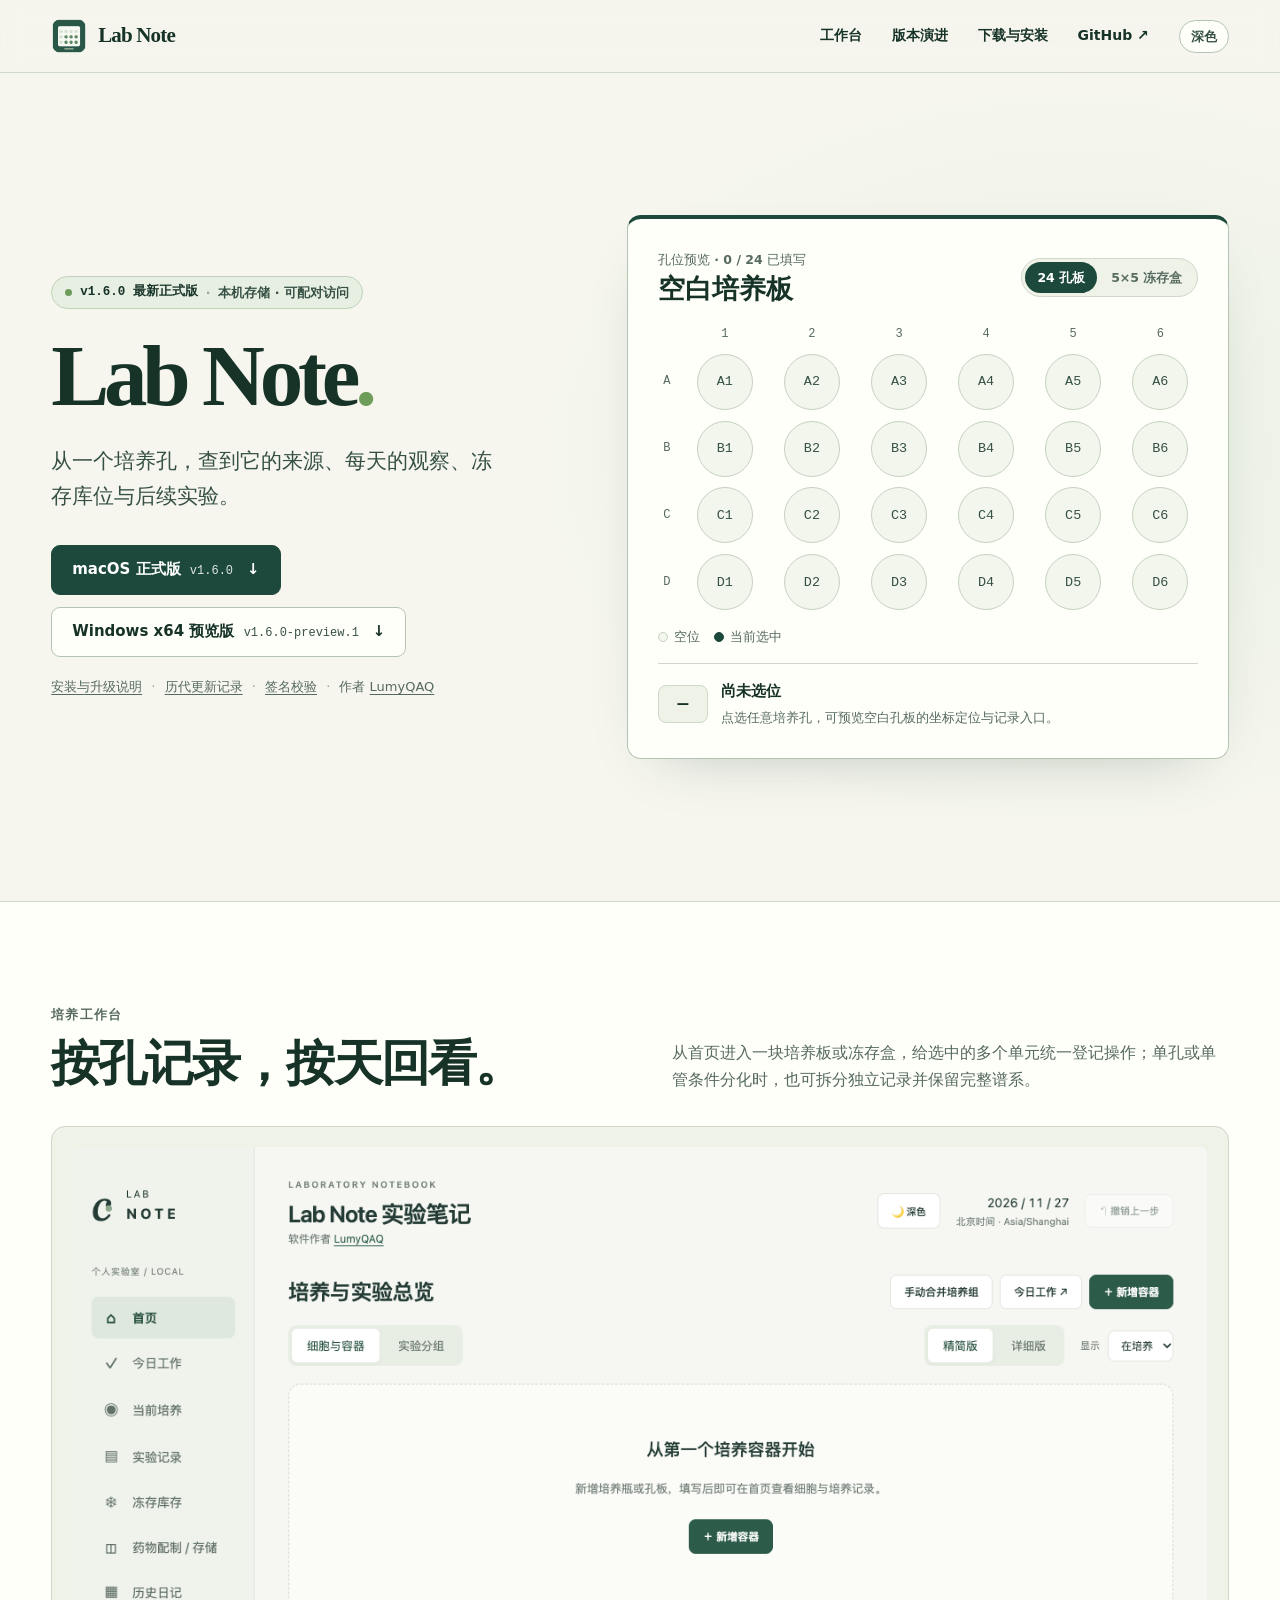
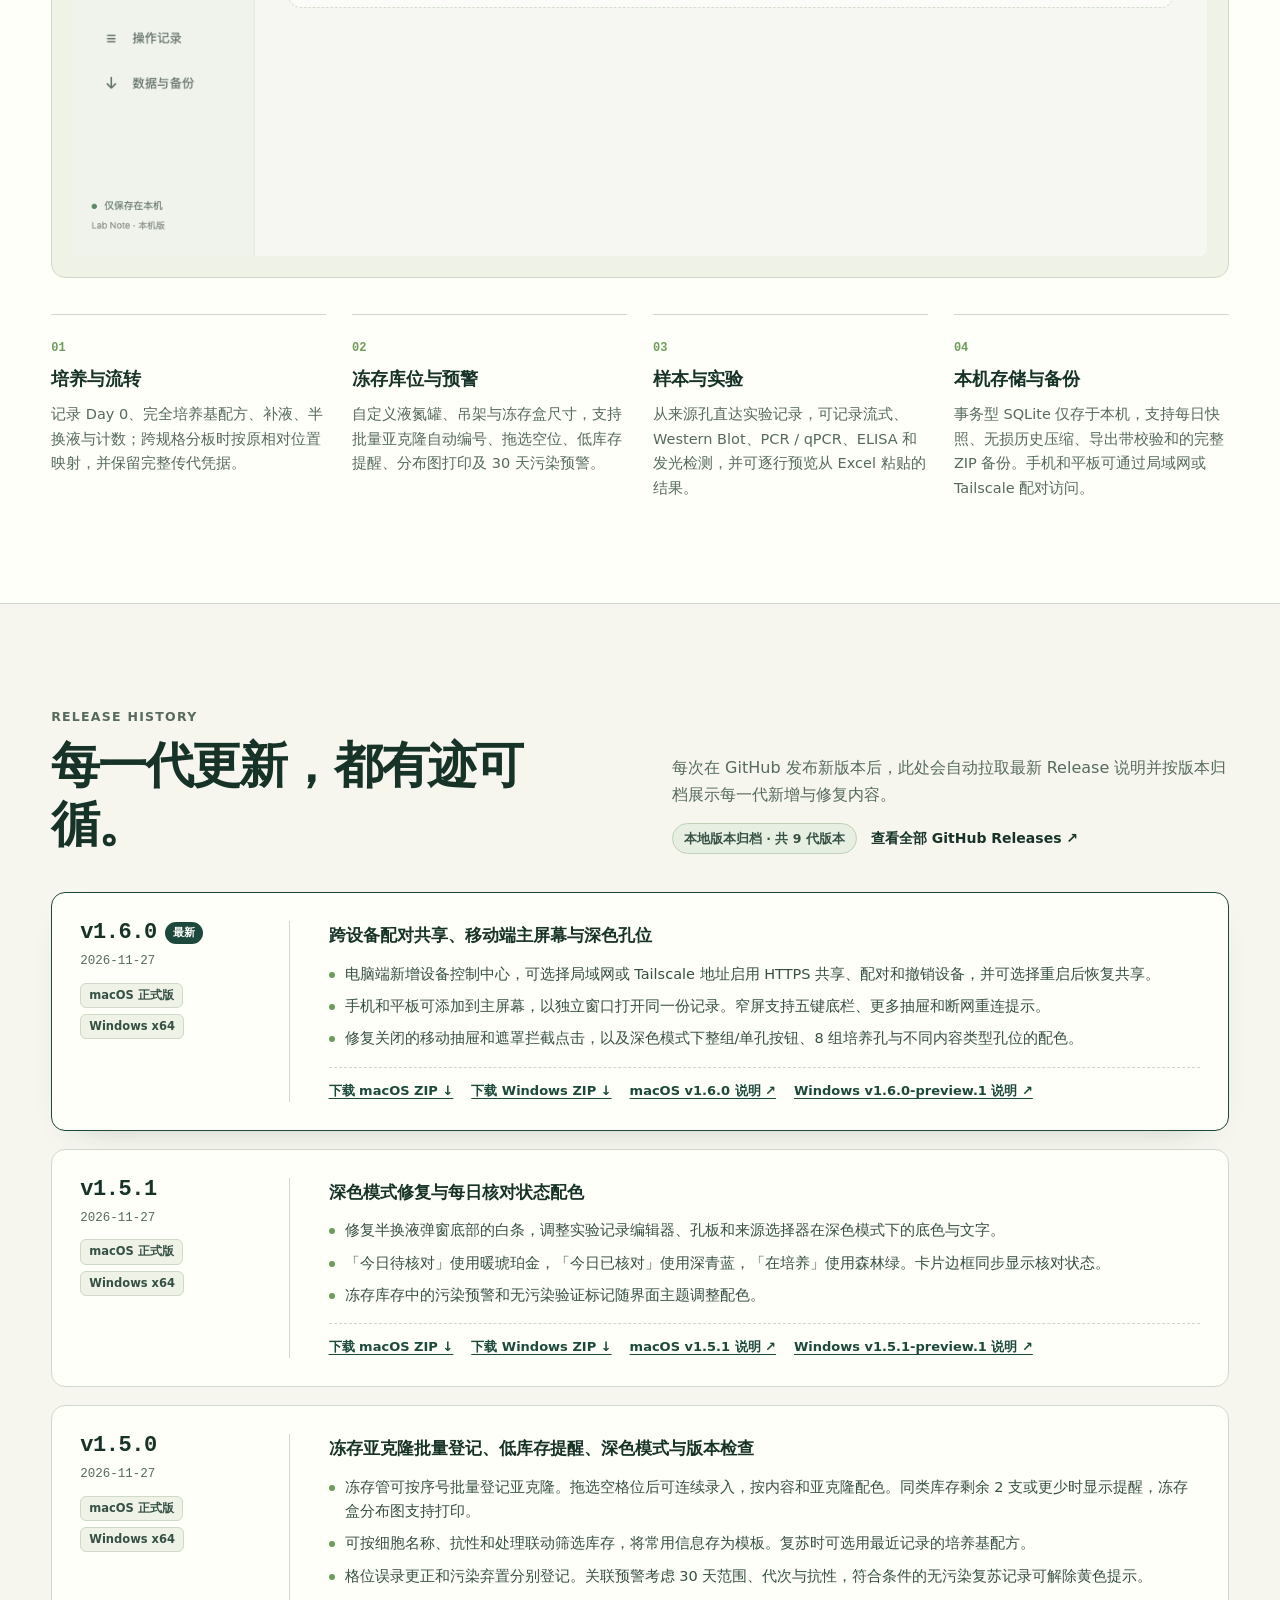
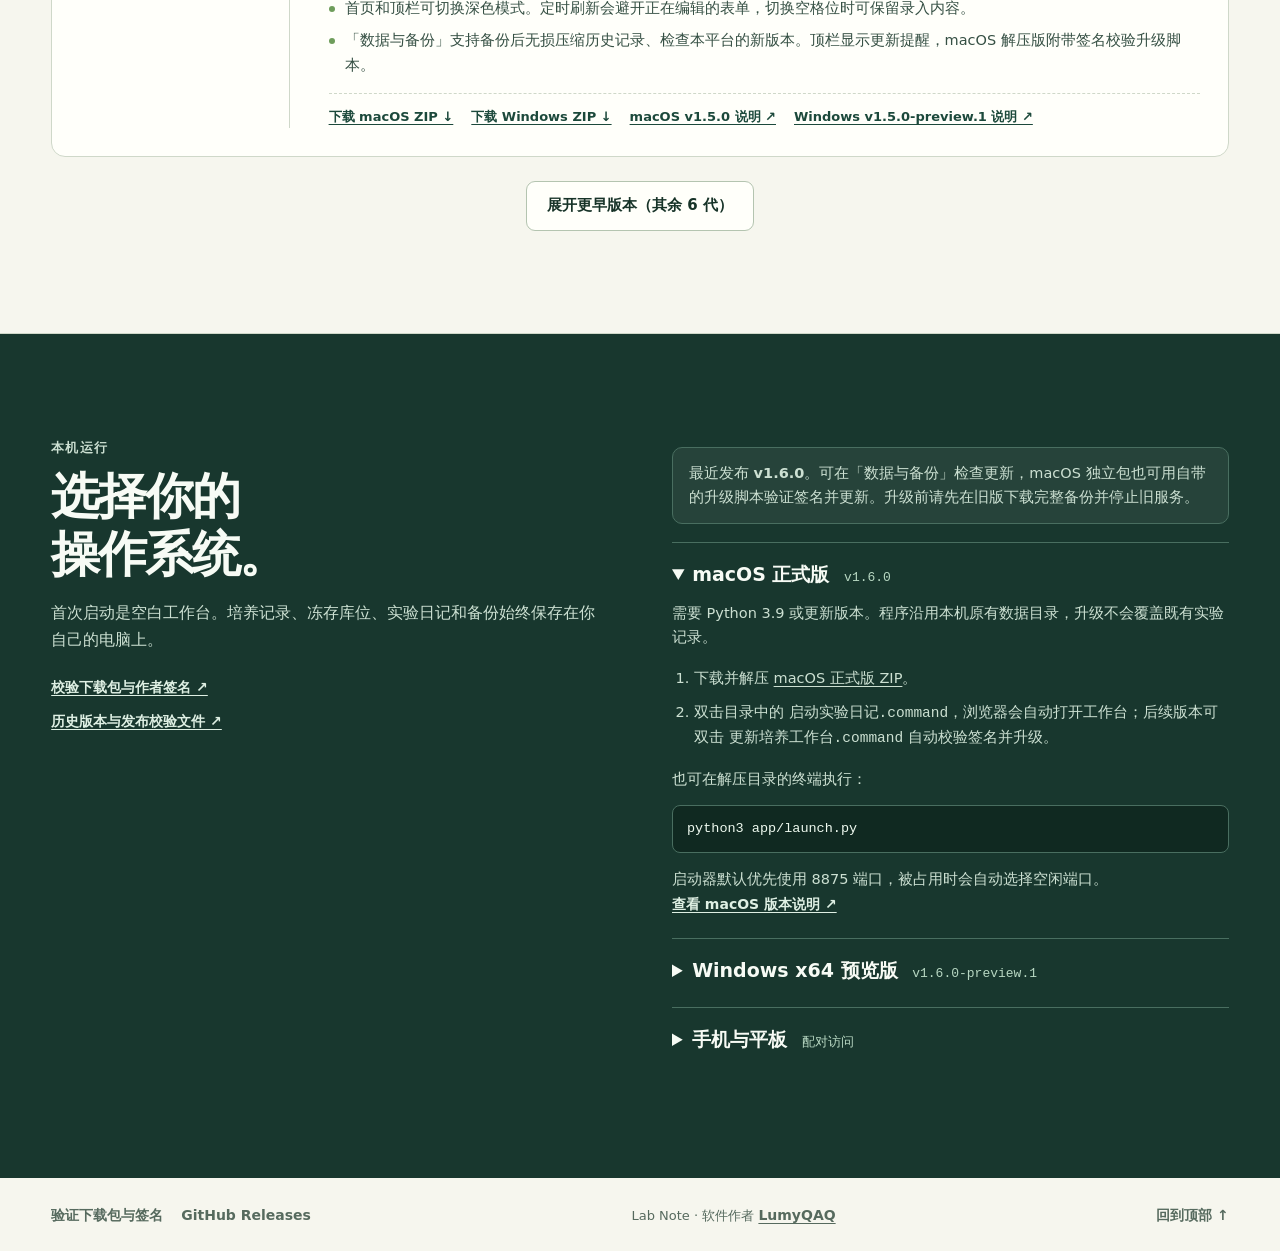
==== commit 0f1c869b: "Renumber paired-device release to 1.6.0 and remove provisional 1.5.2 archives" ====
--- a/docs/index.html
+++ b/docs/index.html
@@ -48,19 +48,19 @@
         <div class="intro-copy" data-enter>
           <div class="release-pill" id="hero-release-pill">
             <span class="pill-dot" aria-hidden="true"></span>
-            <span id="hero-version-text">v1.5.2 正式版</span>
+            <span id="hero-version-text">v1.6.0 正式版</span>
             <span class="pill-sep" aria-hidden="true">·</span>
             <span>本机存储 · 可配对访问</span>
           </div>
           <h1 lang="en">Lab Note<span aria-hidden="true">.</span></h1>
           <p class="lead">从一个培养孔，查到它的来源、每天的观察、冻存库位与后续实验。</p>
           <div class="hero-actions">
-            <a class="button" id="hero-mac-dl" href="downloads/lab-note-v1.5.2.zip" download>
-              <span>macOS 正式版 <small id="hero-mac-ver">v1.5.2</small></span>
+            <a class="button" id="hero-mac-dl" href="downloads/lab-note-v1.6.0.zip" download>
+              <span>macOS 正式版 <small id="hero-mac-ver">v1.6.0</small></span>
               <span class="arrow" aria-hidden="true">↓</span>
             </a>
-            <a class="button secondary-download" id="hero-win-dl" href="https://github.com/LumyQAQ/Lab-Note/releases/download/v1.5.2-preview.1/Lab-Note-1.5.2-preview.1-Windows-x64.zip">
-              <span>Windows x64 预览版 <small id="hero-win-ver">v1.5.2-preview.1</small></span>
+            <a class="button secondary-download" id="hero-win-dl" href="https://github.com/LumyQAQ/Lab-Note/releases/download/v1.6.0-preview.1/Lab-Note-1.6.0-preview.1-Windows-x64.zip">
+              <span>Windows x64 预览版 <small id="hero-win-ver">v1.6.0-preview.1</small></span>
               <span class="arrow" aria-hidden="true">↓</span>
             </a>
           </div>
@@ -183,27 +183,27 @@
 
         <div class="platform-guides">
           <p class="upgrade-tip" id="install-latest-summary">
-            最近发布 <strong id="install-latest-version">v1.5.2</strong>。可在「数据与备份」检查更新，macOS 独立包也可用自带的升级脚本验证签名并更新。升级前请先在旧版下载完整备份并停止旧服务。
+            最近发布 <strong id="install-latest-version">v1.6.0</strong>。可在「数据与备份」检查更新，macOS 独立包也可用自带的升级脚本验证签名并更新。升级前请先在旧版下载完整备份并停止旧服务。
           </p>
 
           <details open>
-            <summary>macOS 正式版 <span id="guide-mac-ver">v1.5.2</span></summary>
+            <summary>macOS 正式版 <span id="guide-mac-ver">v1.6.0</span></summary>
             <p>需要 Python 3.9 或更新版本。程序沿用本机原有数据目录，升级不会覆盖既有实验记录。</p>
             <ol>
-              <li>下载并解压 <a id="guide-mac-dl" href="downloads/lab-note-v1.5.2.zip" download>macOS 正式版 ZIP</a>。</li>
+              <li>下载并解压 <a id="guide-mac-dl" href="downloads/lab-note-v1.6.0.zip" download>macOS 正式版 ZIP</a>。</li>
               <li>双击目录中的 <code>启动实验日记.command</code>，浏览器会自动打开工作台；后续版本可双击 <code>更新培养工作台.command</code> 自动校验签名并升级。</li>
             </ol>
             <p>也可在解压目录的终端执行：</p>
             <pre><code>python3 app/launch.py</code></pre>
             <p>启动器默认优先使用 8875 端口，被占用时会自动选择空闲端口。</p>
-            <a class="install-link" id="guide-mac-rel" href="https://github.com/LumyQAQ/Lab-Note/releases/tag/v1.5.2" target="_blank" rel="noopener">查看 macOS 版本说明 ↗</a>
+            <a class="install-link" id="guide-mac-rel" href="https://github.com/LumyQAQ/Lab-Note/releases/tag/v1.6.0" target="_blank" rel="noopener">查看 macOS 版本说明 ↗</a>
           </details>
 
           <details>
-            <summary>Windows x64 预览版 <span id="guide-win-ver">v1.5.2-preview.1</span></summary>
+            <summary>Windows x64 预览版 <span id="guide-win-ver">v1.6.0-preview.1</span></summary>
             <p>适用于 Windows 10 / 11 的 Intel、AMD 64 位电脑，压缩包内已自带 Python 运行环境。</p>
             <ol>
-              <li>下载 <a id="guide-win-dl" href="https://github.com/LumyQAQ/Lab-Note/releases/download/v1.5.2-preview.1/Lab-Note-1.5.2-preview.1-Windows-x64.zip">Windows 预览版 ZIP</a>，右键选择「全部解压」。</li>
+              <li>下载 <a id="guide-win-dl" href="https://github.com/LumyQAQ/Lab-Note/releases/download/v1.6.0-preview.1/Lab-Note-1.6.0-preview.1-Windows-x64.zip">Windows 预览版 ZIP</a>，右键选择「全部解压」。</li>
               <li>进入解压后的 <code>Lab-Note</code> 文件夹，双击 <code>Start-Lab-Note.cmd</code>，默认浏览器会自动打开工作台。</li>
             </ol>
             <p>默认优先使用 8875 端口，占用时自动选择空闲端口。在解压目录的 PowerShell 中可执行：</p>
@@ -211,7 +211,7 @@
 .\Start-Lab-Note.cmd --status
 .\Start-Lab-Note.cmd --port 8890</code></pre>
             <p>切换端口前请先执行 <code>.\Stop-Lab-Note.cmd</code>。数据与日志默认保存在 <code>%LOCALAPPDATA%\Lab Note</code>；双击 <code>Check-Lab-Note.cmd</code> 可用临时库自检。</p>
-            <a class="install-link" id="guide-win-rel" href="https://github.com/LumyQAQ/Lab-Note/releases/tag/v1.5.2-preview.1" target="_blank" rel="noopener">查看 Windows 版本说明 ↗</a>
+            <a class="install-link" id="guide-win-rel" href="https://github.com/LumyQAQ/Lab-Note/releases/tag/v1.6.0-preview.1" target="_blank" rel="noopener">查看 Windows 版本说明 ↗</a>
           </details>
           <details>
             <summary>手机与平板 <span>配对访问</span></summary>
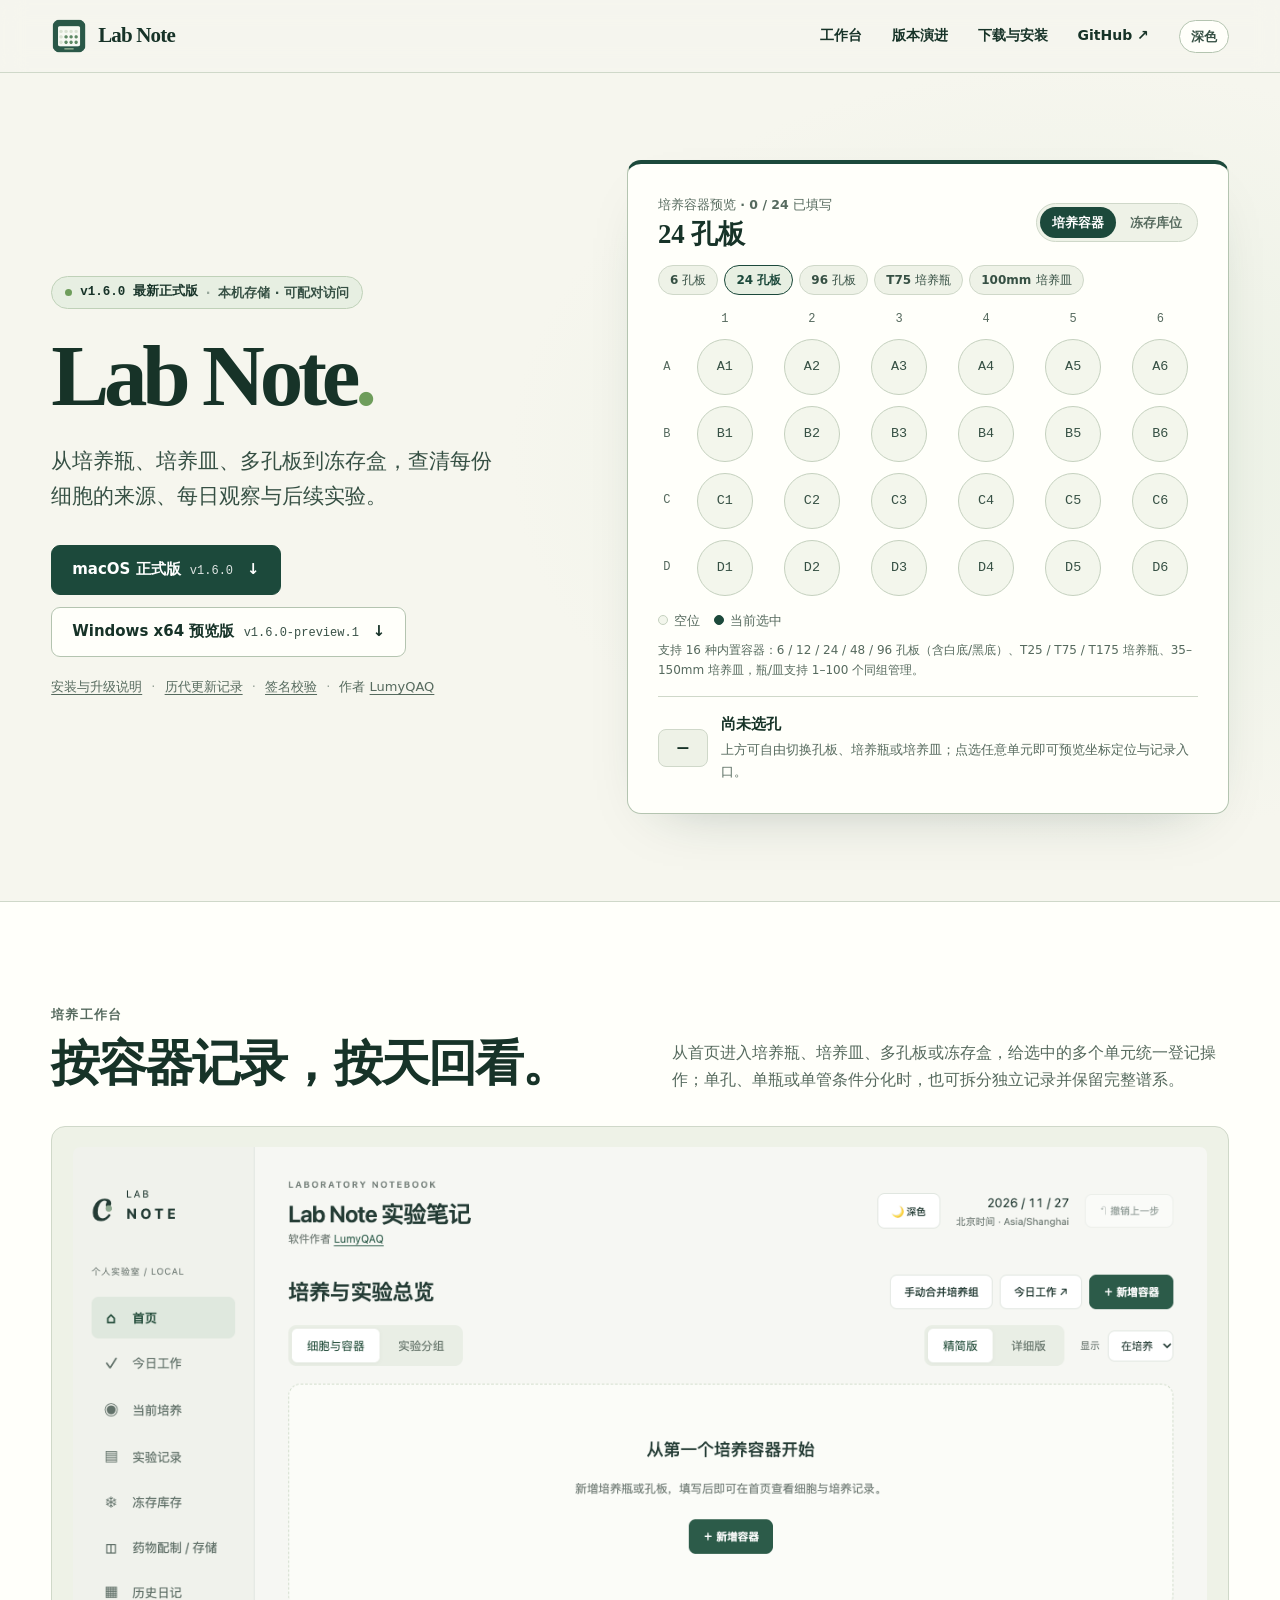
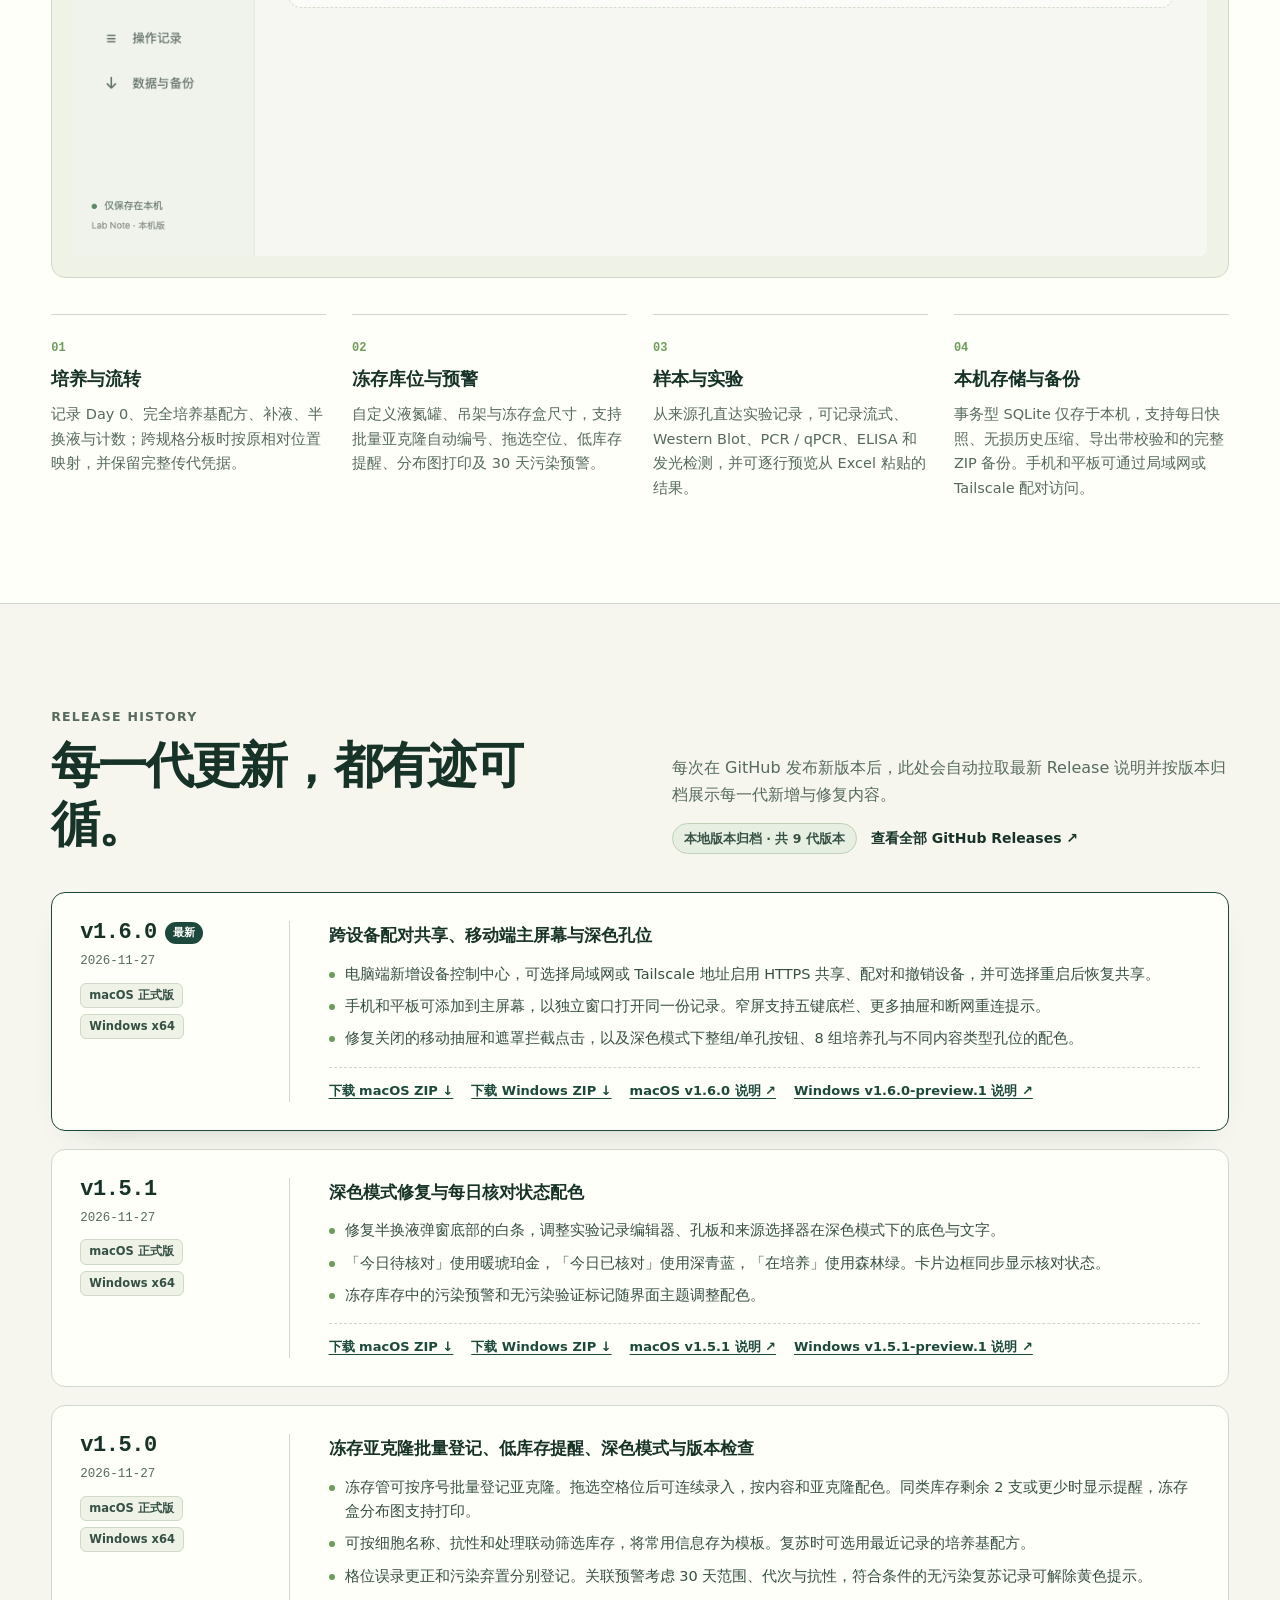
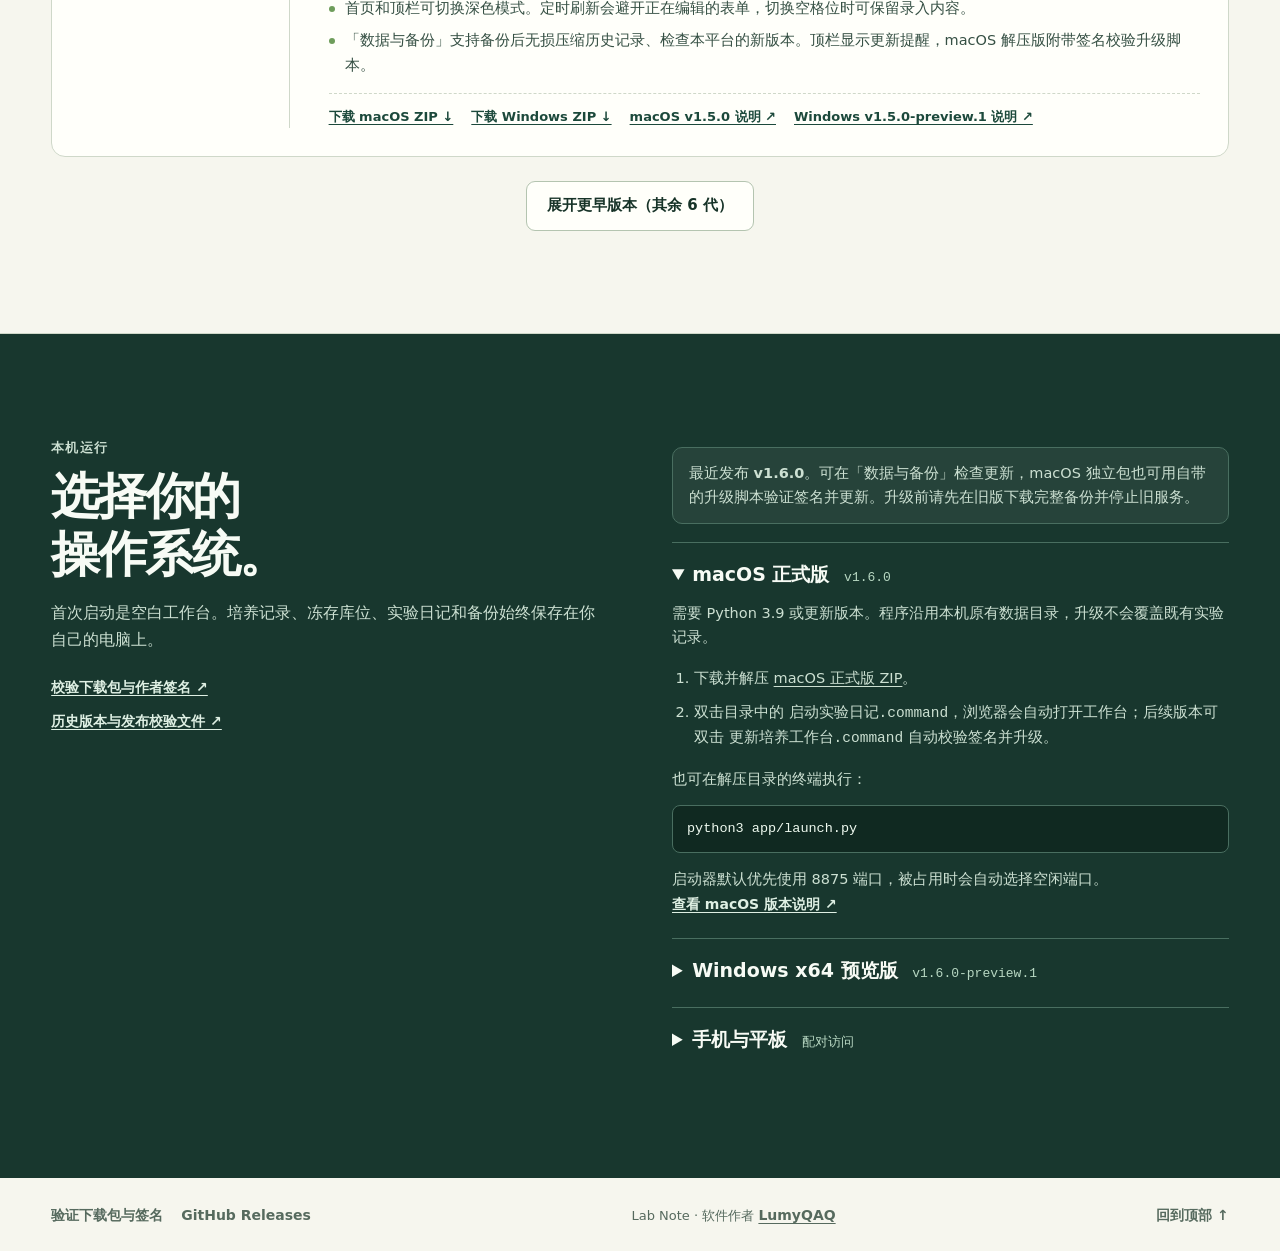
==== commit 5627c99a: "Clarify supported containers with nine interactive Pages preview formats" ====
--- a/docs/index.html
+++ b/docs/index.html
@@ -53,7 +53,7 @@
             <span>本机存储 · 可配对访问</span>
           </div>
           <h1 lang="en">Lab Note<span aria-hidden="true">.</span></h1>
-          <p class="lead">从一个培养孔，查到它的来源、每天的观察、冻存库位与后续实验。</p>
+          <p class="lead">从培养瓶、培养皿、多孔板到冻存盒，查清每份细胞的来源、每日观察与后续实验。</p>
           <div class="hero-actions">
             <a class="button" id="hero-mac-dl" href="downloads/lab-note-v1.6.0.zip" download>
               <span>macOS 正式版 <small id="hero-mac-ver">v1.6.0</small></span>
@@ -75,33 +75,35 @@
           </p>
         </div>
 
-        <div class="demo" id="plate-demo" aria-label="交互式空白模板预览" data-enter>
+        <div class="demo" id="plate-demo" aria-label="交互式多规格模板预览" data-enter>
           <div class="demo-head">
             <div>
-              <p class="micro" id="demo-micro">孔位预览 · 0 / 24 已填写</p>
-              <h2 id="demo-title">空白培养板</h2>
-            </div>
-            <div class="demo-switch" role="tablist" aria-label="切换预览模板">
-              <button type="button" role="tab" data-demo-mode="plate" aria-selected="true">24 孔板</button>
-              <button type="button" role="tab" data-demo-mode="cryo" aria-selected="false">5×5 冻存盒</button>
-            </div>
-          </div>
-
-          <div class="plate" id="plate" role="group" aria-label="选择培养孔"></div>
-          <div class="cryo-grid" id="cryo-grid" role="group" aria-label="选择冻存格位" hidden></div>
-
-          <noscript><p>启用 JavaScript 可试选孔位与冻存格位。下方提供工作台截图、版本演进与程序下载。</p></noscript>
+              <p class="micro" id="demo-micro">培养容器预览 · 0 / 24 已填写</p>
+              <h2 id="demo-title">24 孔板</h2>
+            </div>
+            <div class="demo-switch" role="tablist" aria-label="切换预览大类">
+              <button type="button" role="tab" data-demo-mode="culture" aria-selected="true">培养容器</button>
+              <button type="button" role="tab" data-demo-mode="cryo" aria-selected="false">冻存库位</button>
+            </div>
+          </div>
+
+          <div class="demo-presets" id="demo-presets" role="group" aria-label="切换常见规格预览"></div>
+
+          <div class="demo-stage" id="demo-stage" role="group" aria-label="交互式预览区域"></div>
+
+          <noscript><p>启用 JavaScript 可切换预览 6/24/96 孔板、培养瓶、培养皿及 5×5/9×9/10×10 冻存盒。下方提供工作台截图、版本演进与程序下载。</p></noscript>
 
           <div class="legend" id="demo-legend">
             <span><i></i>空位</span>
             <span><i class="picked"></i>当前选中</span>
           </div>
+          <p class="demo-compat" id="demo-compat">支持 16 种内置容器：6 / 12 / 24 / 48 / 96 孔板（含白底/黑底）、T25 / T75 / T175 培养瓶、35–150mm 培养皿，瓶/皿支持 1–100 个同组管理。</p>
 
           <div class="record" aria-live="polite">
             <div class="coordinate" id="coord">—</div>
             <div>
               <strong id="sample">尚未选位</strong>
-              <p id="summary">点选任意培养孔，可预览空白孔板的坐标定位与记录入口。</p>
+              <p id="summary">上方可自由切换常见规格；点选任意单元即可预览坐标定位与记录入口。</p>
             </div>
           </div>
         </div>
@@ -113,9 +115,9 @@
         <div class="work-head">
           <div>
             <p class="kicker">培养工作台</p>
-            <h2>按孔记录，按天回看。</h2>
-          </div>
-          <p>从首页进入一块培养板或冻存盒，给选中的多个单元统一登记操作；单孔或单管条件分化时，也可拆分独立记录并保留完整谱系。</p>
+            <h2>按容器记录，按天回看。</h2>
+          </div>
+          <p>从首页进入培养瓶、培养皿、多孔板或冻存盒，给选中的多个单元统一登记操作；单孔、单瓶或单管条件分化时，也可拆分独立记录并保留完整谱系。</p>
         </div>
         <figure class="workbench-frame">
           <img src="assets/workbench.png" alt="macOS 正式版首次启动的工作台首页，培养容器与实验记录均为空" width="1280" height="800" loading="lazy">
--- a/docs/share.css
+++ b/docs/share.css
@@ -275,20 +275,134 @@
   color: #fff;
 }
 
+.demo-presets {
+  display: flex;
+  flex-wrap: wrap;
+  gap: 6px;
+  margin-top: 14px;
+}
+.demo-preset {
+  border: 1px solid var(--line);
+  background: var(--surface-alt);
+  color: var(--ink-soft);
+  border-radius: 999px;
+  padding: 4px 11px;
+  font-size: 12px;
+  font-weight: 550;
+  transition: background 0.15s, border-color 0.15s, color 0.15s;
+}
+.demo-preset:hover {
+  border-color: var(--forest);
+  color: var(--ink);
+}
+.demo-preset[aria-pressed="true"] {
+  background: var(--pill-bg);
+  border-color: var(--forest);
+  color: var(--forest);
+  font-weight: 650;
+}
+:root[data-theme="dark"] .demo-preset[aria-pressed="true"] {
+  color: #9de0bd;
+  border-color: #4f9473;
+}
+
+.demo-stage {
+  margin: 16px 0 14px;
+  min-height: 248px;
+  display: flex;
+  flex-direction: column;
+  justify-content: center;
+}
+
 .plate {
   display: grid;
-  grid-template-columns: 18px repeat(6, minmax(0, 1fr));
+  grid-template-columns: 18px repeat(var(--cols, 6), minmax(0, 1fr));
   gap: clamp(5px, 0.85vw, 13px);
   align-items: center;
   justify-items: center;
-  margin: 20px 0 16px;
-}
+}
+.plate.spacious {
+  max-width: 380px;
+  width: 100%;
+  margin-inline: auto;
+  gap: 14px;
+}
+.plate.spacious .well { max-width: 82px; font-size: 16px; }
+.plate.dense {
+  grid-template-columns: 14px repeat(12, minmax(0, 1fr));
+  gap: 4px;
+}
+.plate.dense .axis { font-size: 10px; }
+.plate.dense .well {
+  max-width: 30px;
+  border-width: 1px;
+  font-size: 8.5px;
+}
+.plate.dense .well:hover { transform: scale(1.1); }
+
+.vessel-grid {
+  display: grid;
+  grid-template-columns: repeat(2, minmax(0, 1fr));
+  gap: 12px;
+  max-width: 440px;
+  width: 100%;
+  margin-inline: auto;
+}
+.vessel-unit {
+  display: flex;
+  align-items: center;
+  gap: 12px;
+  padding: 15px 16px;
+  border-radius: 12px;
+  border: 1.5px solid var(--well-border);
+  background: var(--well-bg);
+  color: var(--ink);
+  text-align: left;
+  transition: background 0.15s, border-color 0.15s, transform 0.15s;
+}
+.vessel-unit:hover { transform: translateY(-2px); border-color: var(--forest); }
+.vessel-unit[aria-pressed="true"] {
+  background: var(--forest);
+  border-color: var(--forest);
+  color: #fff;
+  outline: 2px solid var(--forest);
+  outline-offset: 2px;
+}
+.vessel-unit svg {
+  width: 34px;
+  height: 34px;
+  flex: none;
+  stroke: var(--forest);
+  fill: none;
+  stroke-width: 1.6;
+  stroke-linecap: round;
+  stroke-linejoin: round;
+}
+:root[data-theme="dark"] .vessel-unit svg { stroke: #7fc19c; }
+.vessel-unit[aria-pressed="true"] svg { stroke: #fff; }
+.vessel-unit strong { display: block; font: 600 14px/1.3 var(--mono); }
+.vessel-unit span { display: block; font-size: 11.5px; color: var(--muted); margin-top: 2px; }
+.vessel-unit[aria-pressed="true"] span { color: rgba(255, 255, 255, 0.84); }
+
 .cryo-grid {
   display: grid;
-  grid-template-columns: 18px repeat(5, minmax(0, 1fr));
+  grid-template-columns: 18px repeat(var(--cols, 5), minmax(0, 1fr));
   gap: clamp(6px, 0.85vw, 11px);
   align-items: center;
-  margin: 20px 0 16px;
+}
+.cryo-grid.no-axis {
+  grid-template-columns: repeat(var(--cols, 9), minmax(0, 1fr));
+}
+.cryo-grid.medium {
+  grid-template-columns: 16px repeat(9, minmax(0, 1fr));
+  gap: 4px;
+}
+.cryo-grid.medium.no-axis {
+  grid-template-columns: repeat(9, minmax(0, 1fr));
+}
+.cryo-grid.dense {
+  grid-template-columns: 16px repeat(10, minmax(0, 1fr));
+  gap: 3.5px;
 }
 .axis {
   font: 500 12px/1.4 var(--mono);
@@ -332,6 +446,18 @@
 }
 .cryo-slot b { font: 600 12px/1.2 var(--mono); }
 .cryo-slot span { font-size: 11px; color: var(--muted); }
+.cryo-grid.medium .cryo-slot,
+.cryo-grid.dense .cryo-slot {
+  min-height: 0;
+  aspect-ratio: 1;
+  padding: 2px;
+  border-radius: 6px;
+  border-width: 1px;
+}
+.cryo-grid.medium .cryo-slot b { font-size: 10.5px; }
+.cryo-grid.dense .cryo-slot b { font-size: 9px; }
+.cryo-grid.medium .cryo-slot span,
+.cryo-grid.dense .cryo-slot span { display: none; }
 .cryo-slot:hover { transform: translateY(-2px); border-color: var(--forest); }
 .cryo-slot[aria-pressed="true"] {
   background: var(--forest);
@@ -341,6 +467,22 @@
   outline-offset: 2px;
 }
 .cryo-slot[aria-pressed="true"] span { color: rgba(255, 255, 255, 0.82); }
+
+.demo-compat {
+  margin-top: 10px;
+  font-size: 12px;
+  line-height: 1.65;
+  color: var(--muted);
+}
+
+@media (max-width: 520px) {
+  .demo-stage { min-height: 210px; }
+  .plate.dense .well { font-size: 0; }
+  .cryo-grid.medium .cryo-slot b { font-size: 9px; }
+  .cryo-grid.dense .cryo-slot b { font-size: 7.5px; }
+  .vessel-grid { gap: 8px; }
+  .vessel-unit { padding: 11px 12px; gap: 9px; }
+}
 
 .legend { gap: 14px; color: var(--muted); font-size: 12.5px; flex-wrap: wrap; }
 .legend span { display: flex; gap: 6px; align-items: center; }
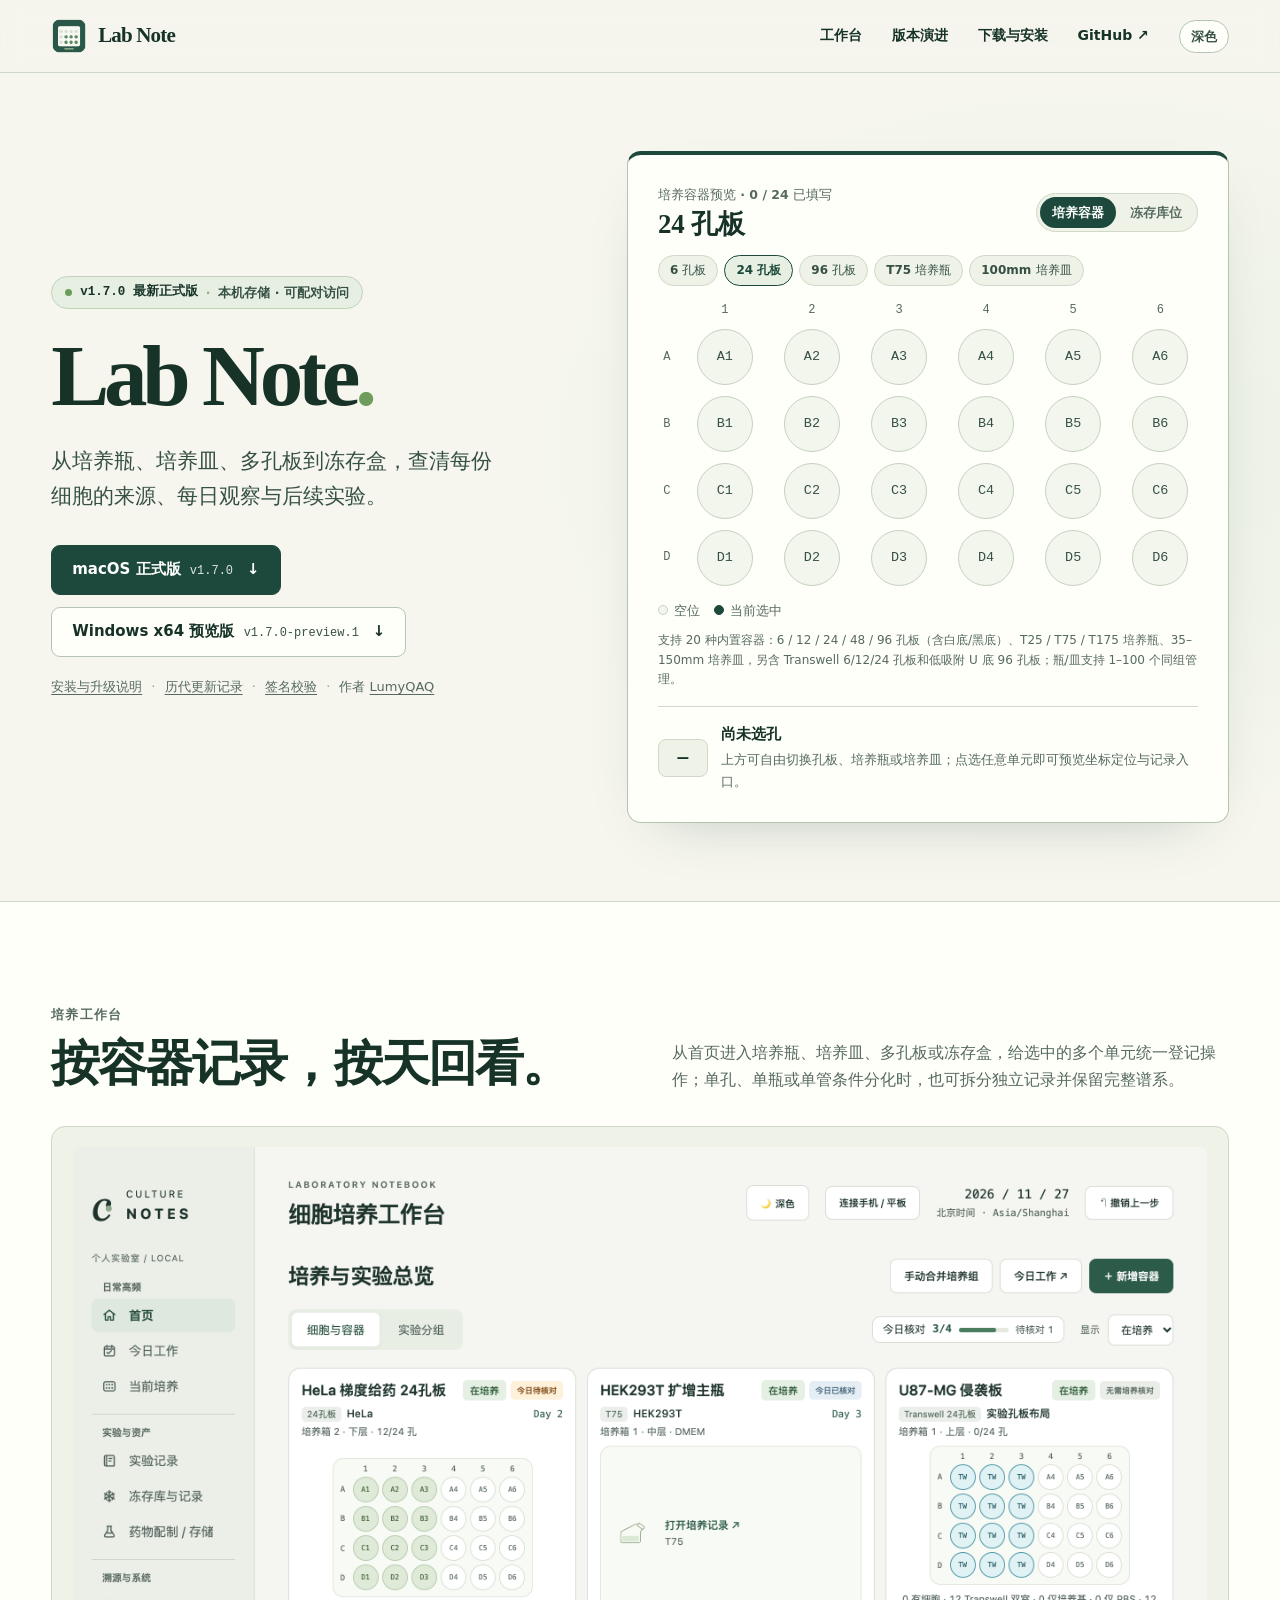
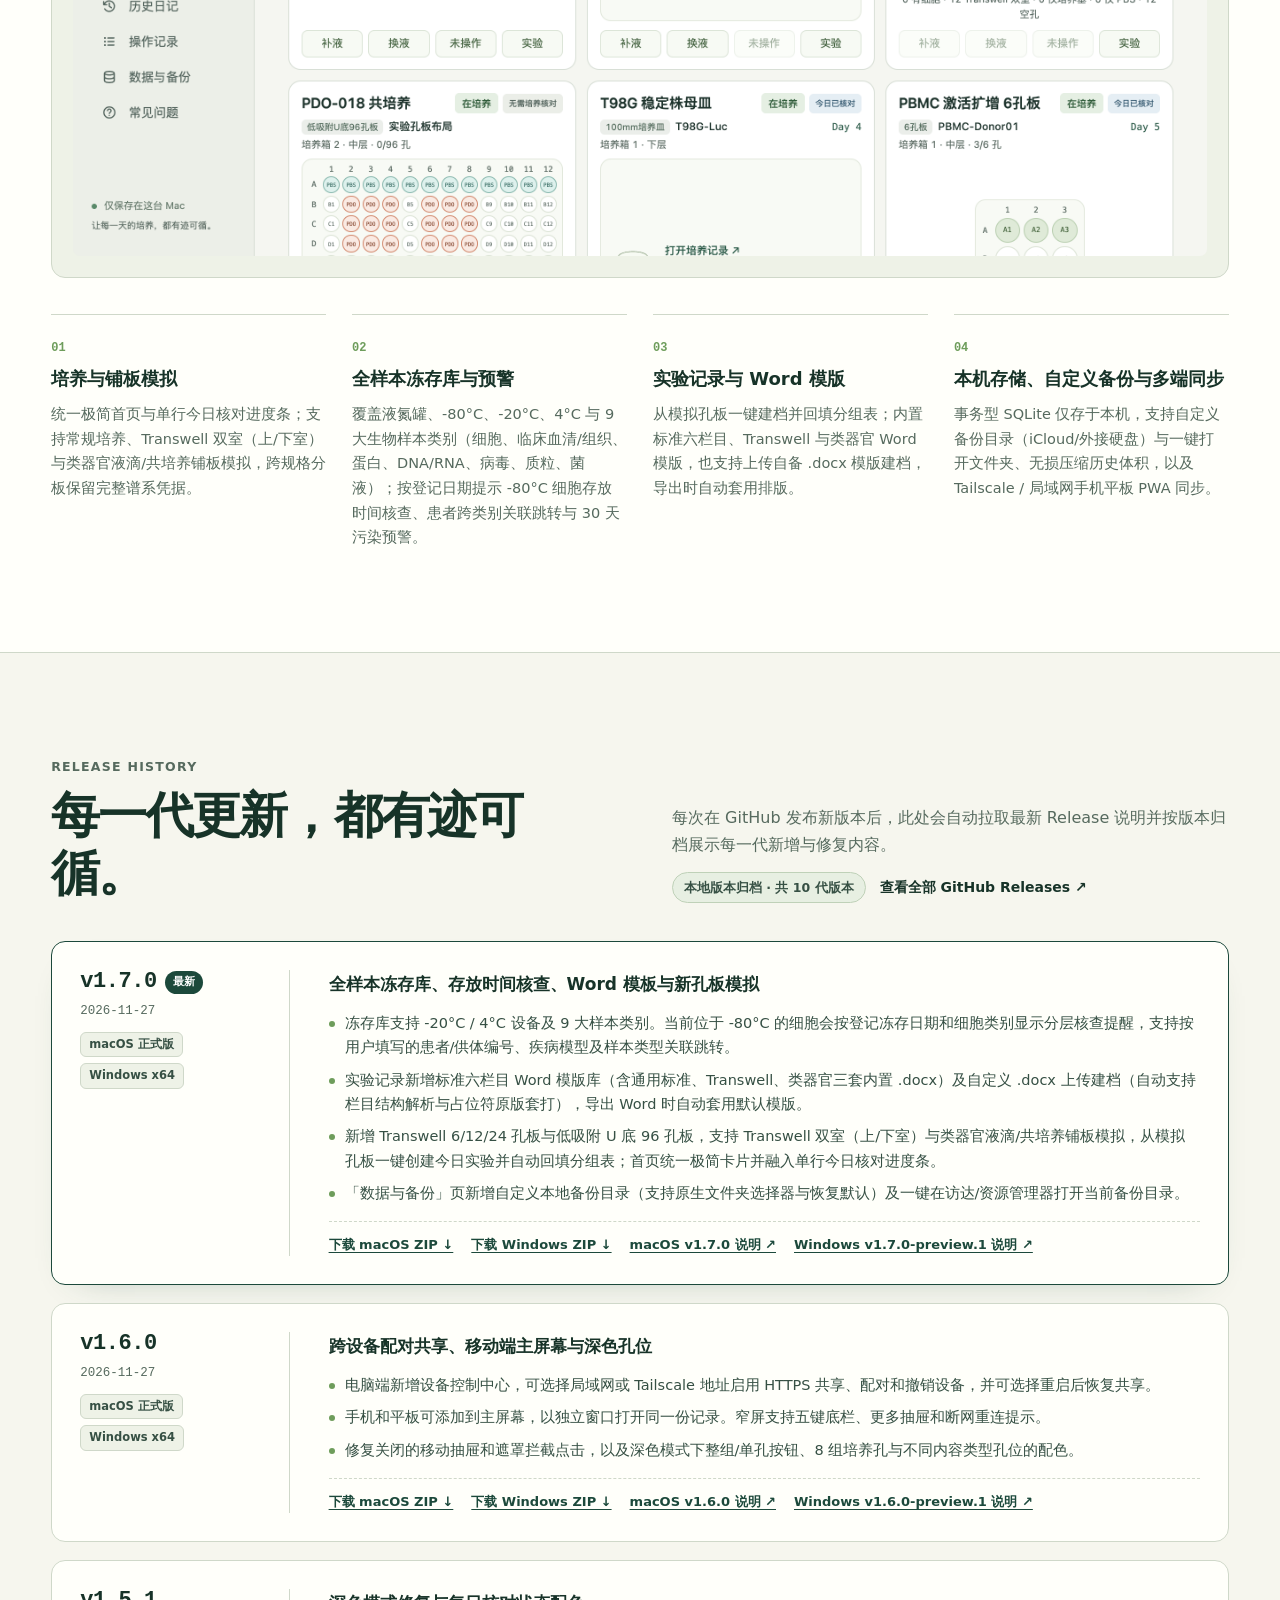
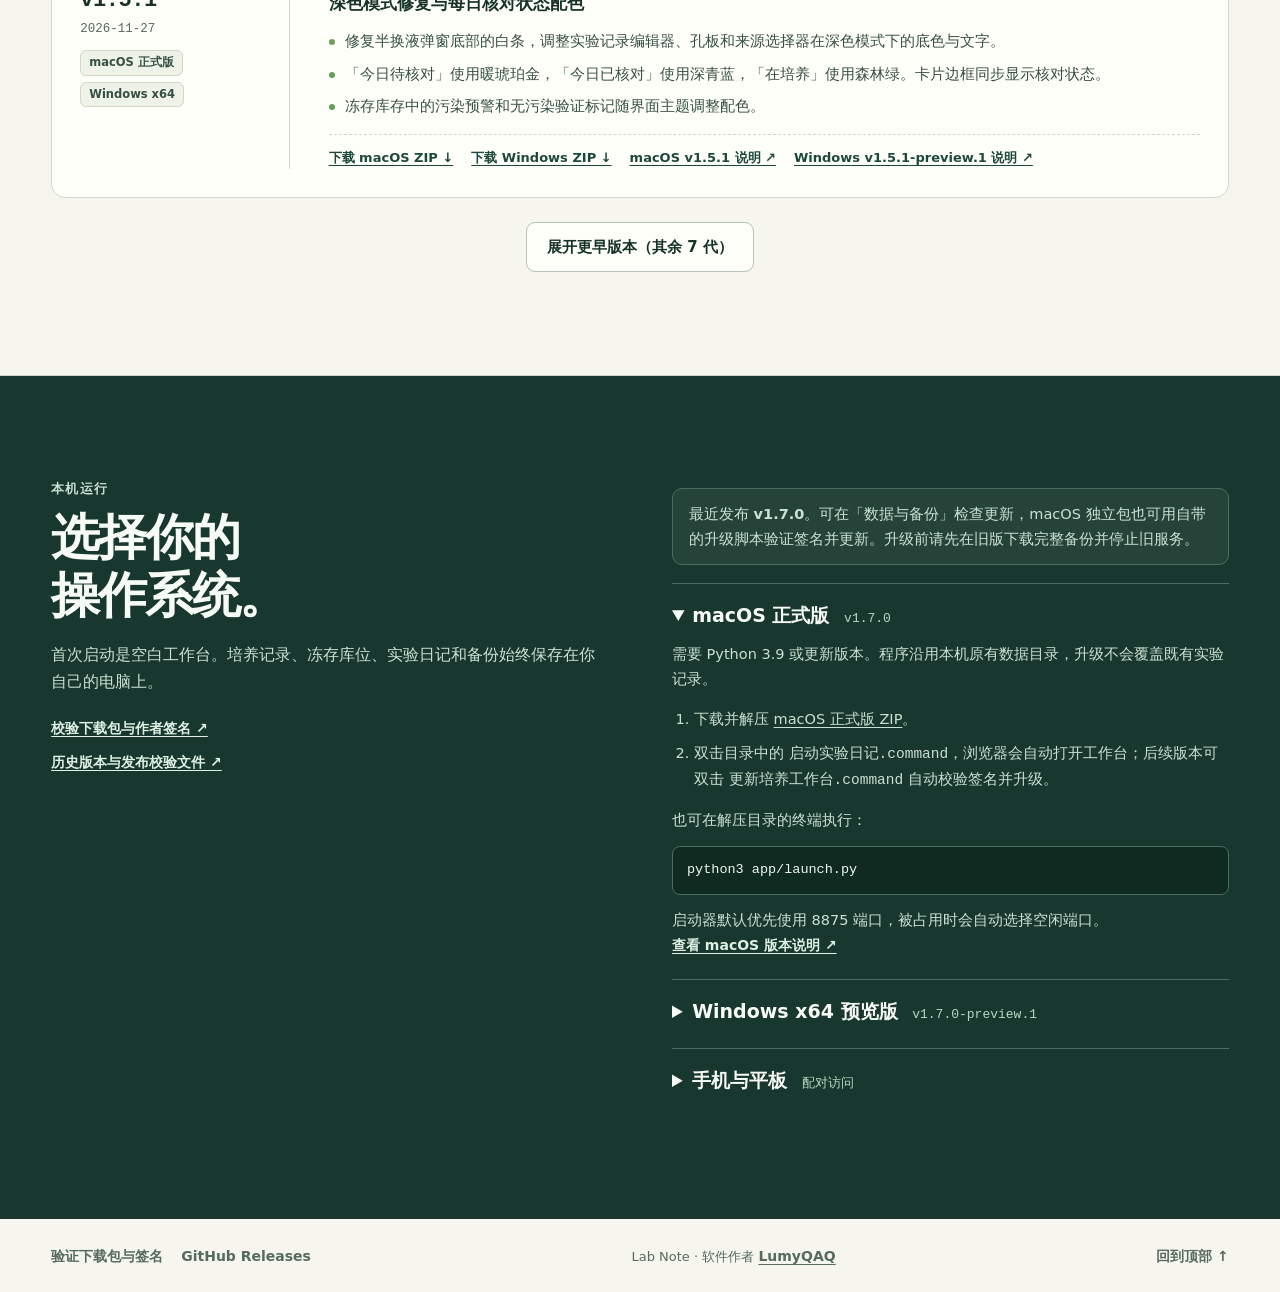
==== commit e8215191: "Prepare Lab Note 1.7.0 with biobank, Word templates, new plate layouts and backup folders" ====
--- a/docs/index.html
+++ b/docs/index.html
@@ -48,19 +48,19 @@
         <div class="intro-copy" data-enter>
           <div class="release-pill" id="hero-release-pill">
             <span class="pill-dot" aria-hidden="true"></span>
-            <span id="hero-version-text">v1.6.0 正式版</span>
+            <span id="hero-version-text">v1.7.0 正式版</span>
             <span class="pill-sep" aria-hidden="true">·</span>
             <span>本机存储 · 可配对访问</span>
           </div>
           <h1 lang="en">Lab Note<span aria-hidden="true">.</span></h1>
           <p class="lead">从培养瓶、培养皿、多孔板到冻存盒，查清每份细胞的来源、每日观察与后续实验。</p>
           <div class="hero-actions">
-            <a class="button" id="hero-mac-dl" href="downloads/lab-note-v1.6.0.zip" download>
-              <span>macOS 正式版 <small id="hero-mac-ver">v1.6.0</small></span>
+            <a class="button" id="hero-mac-dl" href="downloads/lab-note-v1.7.0.zip" download>
+              <span>macOS 正式版 <small id="hero-mac-ver">v1.7.0</small></span>
               <span class="arrow" aria-hidden="true">↓</span>
             </a>
-            <a class="button secondary-download" id="hero-win-dl" href="https://github.com/LumyQAQ/Lab-Note/releases/download/v1.6.0-preview.1/Lab-Note-1.6.0-preview.1-Windows-x64.zip">
-              <span>Windows x64 预览版 <small id="hero-win-ver">v1.6.0-preview.1</small></span>
+            <a class="button secondary-download" id="hero-win-dl" href="https://github.com/LumyQAQ/Lab-Note/releases/download/v1.7.0-preview.1/Lab-Note-1.6.0-preview.1-Windows-x64.zip">
+              <span>Windows x64 预览版 <small id="hero-win-ver">v1.7.0-preview.1</small></span>
               <span class="arrow" aria-hidden="true">↓</span>
             </a>
           </div>
@@ -97,7 +97,7 @@
             <span><i></i>空位</span>
             <span><i class="picked"></i>当前选中</span>
           </div>
-          <p class="demo-compat" id="demo-compat">支持 16 种内置容器：6 / 12 / 24 / 48 / 96 孔板（含白底/黑底）、T25 / T75 / T175 培养瓶、35–150mm 培养皿，瓶/皿支持 1–100 个同组管理。</p>
+          <p class="demo-compat" id="demo-compat">支持 20 种内置容器：6 / 12 / 24 / 48 / 96 孔板（含白底/黑底）、T25 / T75 / T175 培养瓶、35–150mm 培养皿，另含 Transwell 6/12/24 孔板和低吸附 U 底 96 孔板；瓶/皿支持 1–100 个同组管理。</p>
 
           <div class="record" aria-live="polite">
             <div class="coordinate" id="coord">—</div>
@@ -120,28 +120,28 @@
           <p>从首页进入培养瓶、培养皿、多孔板或冻存盒，给选中的多个单元统一登记操作；单孔、单瓶或单管条件分化时，也可拆分独立记录并保留完整谱系。</p>
         </div>
         <figure class="workbench-frame">
-          <img src="assets/workbench.png" alt="macOS 正式版首次启动的工作台首页，培养容器与实验记录均为空" width="1280" height="800" loading="lazy">
+          <img src="assets/workbench.png" alt="Lab Note v1.7.0 合成演示数据工作台：极简卡片布局、单行今日核对进度条、Transwell 24孔板、类器官共培养板与常规培养容器" width="2560" height="1600" loading="lazy">
         </figure>
         <div class="features">
           <article>
             <span class="feat-num" aria-hidden="true">01</span>
-            <h3>培养与流转</h3>
-            <p>记录 Day 0、完全培养基配方、补液、半换液与计数；跨规格分板时按原相对位置映射，并保留完整传代凭据。</p>
+            <h3>培养与铺板模拟</h3>
+            <p>统一极简首页与单行今日核对进度条；支持常规培养、Transwell 双室（上/下室）与类器官液滴/共培养铺板模拟，跨规格分板保留完整谱系凭据。</p>
           </article>
           <article>
             <span class="feat-num" aria-hidden="true">02</span>
-            <h3>冻存库位与预警</h3>
-            <p>自定义液氮罐、吊架与冻存盒尺寸，支持批量亚克隆自动编号、拖选空位、低库存提醒、分布图打印及 30 天污染预警。</p>
+            <h3>全样本冻存库与预警</h3>
+            <p>覆盖液氮罐、-80°C、-20°C、4°C 与 9 大生物样本类别（细胞、临床血清/组织、蛋白、DNA/RNA、病毒、质粒、菌液）；按登记日期提示 -80°C 细胞存放时间核查、患者跨类别关联跳转与 30 天污染预警。</p>
           </article>
           <article>
             <span class="feat-num" aria-hidden="true">03</span>
-            <h3>样本与实验</h3>
-            <p>从来源孔直达实验记录，可记录流式、Western Blot、PCR / qPCR、ELISA 和发光检测，并可逐行预览从 Excel 粘贴的结果。</p>
+            <h3>实验记录与 Word 模版</h3>
+            <p>从模拟孔板一键建档并回填分组表；内置标准六栏目、Transwell 与类器官 Word 模版，也支持上传自备 .docx 模版建档，导出时自动套用排版。</p>
           </article>
           <article>
             <span class="feat-num" aria-hidden="true">04</span>
-            <h3>本机存储与备份</h3>
-            <p>事务型 SQLite 仅存于本机，支持每日快照、无损历史压缩、导出带校验和的完整 ZIP 备份。手机和平板可通过局域网或 Tailscale 配对访问。</p>
+            <h3>本机存储、自定义备份与多端同步</h3>
+            <p>事务型 SQLite 仅存于本机，支持自定义备份目录（iCloud/外接硬盘）与一键打开文件夹、无损压缩历史体积，以及 Tailscale / 局域网手机平板 PWA 同步。</p>
           </article>
         </div>
       </div>
@@ -185,27 +185,27 @@
 
         <div class="platform-guides">
           <p class="upgrade-tip" id="install-latest-summary">
-            最近发布 <strong id="install-latest-version">v1.6.0</strong>。可在「数据与备份」检查更新，macOS 独立包也可用自带的升级脚本验证签名并更新。升级前请先在旧版下载完整备份并停止旧服务。
+            最近发布 <strong id="install-latest-version">v1.7.0</strong>。可在「数据与备份」检查更新，macOS 独立包也可用自带的升级脚本验证签名并更新。升级前请先在旧版下载完整备份并停止旧服务。
           </p>
 
           <details open>
-            <summary>macOS 正式版 <span id="guide-mac-ver">v1.6.0</span></summary>
+            <summary>macOS 正式版 <span id="guide-mac-ver">v1.7.0</span></summary>
             <p>需要 Python 3.9 或更新版本。程序沿用本机原有数据目录，升级不会覆盖既有实验记录。</p>
             <ol>
-              <li>下载并解压 <a id="guide-mac-dl" href="downloads/lab-note-v1.6.0.zip" download>macOS 正式版 ZIP</a>。</li>
+              <li>下载并解压 <a id="guide-mac-dl" href="downloads/lab-note-v1.7.0.zip" download>macOS 正式版 ZIP</a>。</li>
               <li>双击目录中的 <code>启动实验日记.command</code>，浏览器会自动打开工作台；后续版本可双击 <code>更新培养工作台.command</code> 自动校验签名并升级。</li>
             </ol>
             <p>也可在解压目录的终端执行：</p>
             <pre><code>python3 app/launch.py</code></pre>
             <p>启动器默认优先使用 8875 端口，被占用时会自动选择空闲端口。</p>
-            <a class="install-link" id="guide-mac-rel" href="https://github.com/LumyQAQ/Lab-Note/releases/tag/v1.6.0" target="_blank" rel="noopener">查看 macOS 版本说明 ↗</a>
+            <a class="install-link" id="guide-mac-rel" href="https://github.com/LumyQAQ/Lab-Note/releases/tag/v1.7.0" target="_blank" rel="noopener">查看 macOS 版本说明 ↗</a>
           </details>
 
           <details>
-            <summary>Windows x64 预览版 <span id="guide-win-ver">v1.6.0-preview.1</span></summary>
+            <summary>Windows x64 预览版 <span id="guide-win-ver">v1.7.0-preview.1</span></summary>
             <p>适用于 Windows 10 / 11 的 Intel、AMD 64 位电脑，压缩包内已自带 Python 运行环境。</p>
             <ol>
-              <li>下载 <a id="guide-win-dl" href="https://github.com/LumyQAQ/Lab-Note/releases/download/v1.6.0-preview.1/Lab-Note-1.6.0-preview.1-Windows-x64.zip">Windows 预览版 ZIP</a>，右键选择「全部解压」。</li>
+              <li>下载 <a id="guide-win-dl" href="https://github.com/LumyQAQ/Lab-Note/releases/download/v1.7.0-preview.1/Lab-Note-1.6.0-preview.1-Windows-x64.zip">Windows 预览版 ZIP</a>，右键选择「全部解压」。</li>
               <li>进入解压后的 <code>Lab-Note</code> 文件夹，双击 <code>Start-Lab-Note.cmd</code>，默认浏览器会自动打开工作台。</li>
             </ol>
             <p>默认优先使用 8875 端口，占用时自动选择空闲端口。在解压目录的 PowerShell 中可执行：</p>
@@ -213,7 +213,7 @@
 .\Start-Lab-Note.cmd --status
 .\Start-Lab-Note.cmd --port 8890</code></pre>
             <p>切换端口前请先执行 <code>.\Stop-Lab-Note.cmd</code>。数据与日志默认保存在 <code>%LOCALAPPDATA%\Lab Note</code>；双击 <code>Check-Lab-Note.cmd</code> 可用临时库自检。</p>
-            <a class="install-link" id="guide-win-rel" href="https://github.com/LumyQAQ/Lab-Note/releases/tag/v1.6.0-preview.1" target="_blank" rel="noopener">查看 Windows 版本说明 ↗</a>
+            <a class="install-link" id="guide-win-rel" href="https://github.com/LumyQAQ/Lab-Note/releases/tag/v1.7.0-preview.1" target="_blank" rel="noopener">查看 Windows 版本说明 ↗</a>
           </details>
           <details>
             <summary>手机与平板 <span>配对访问</span></summary>
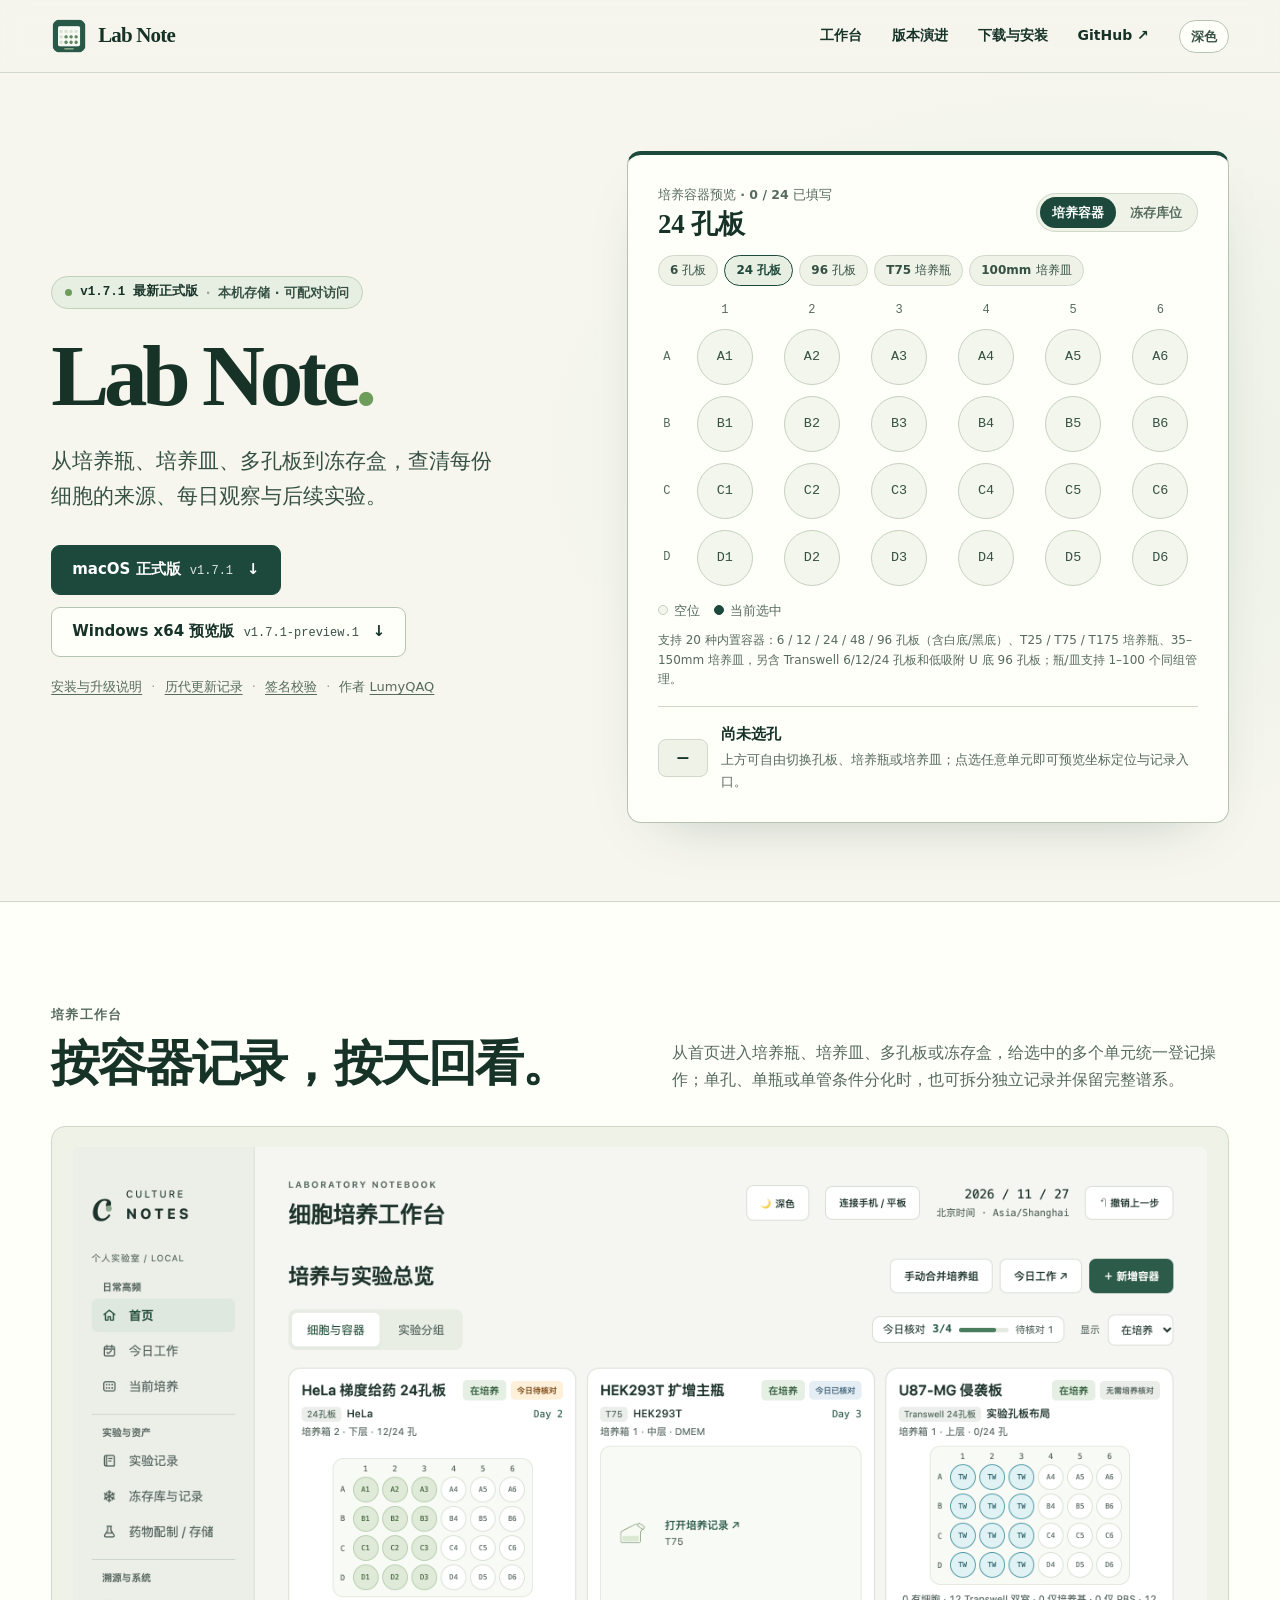
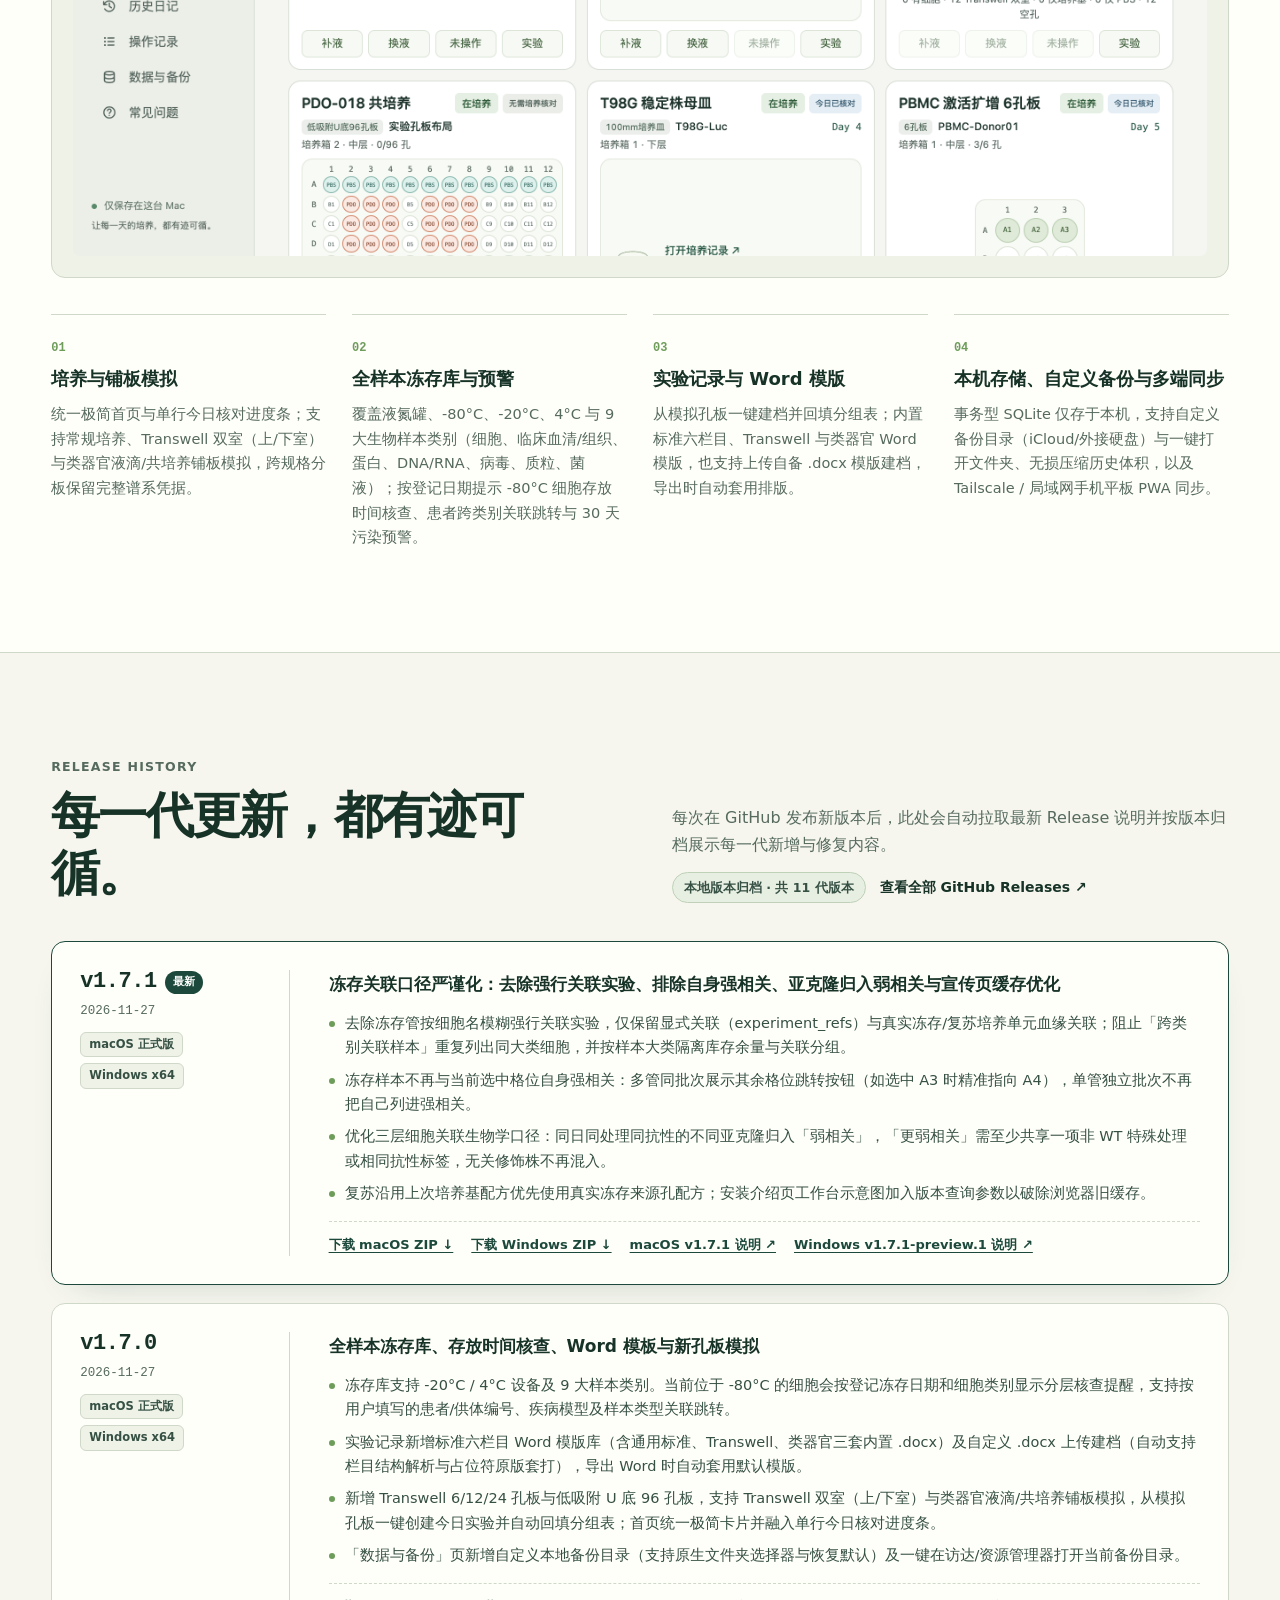
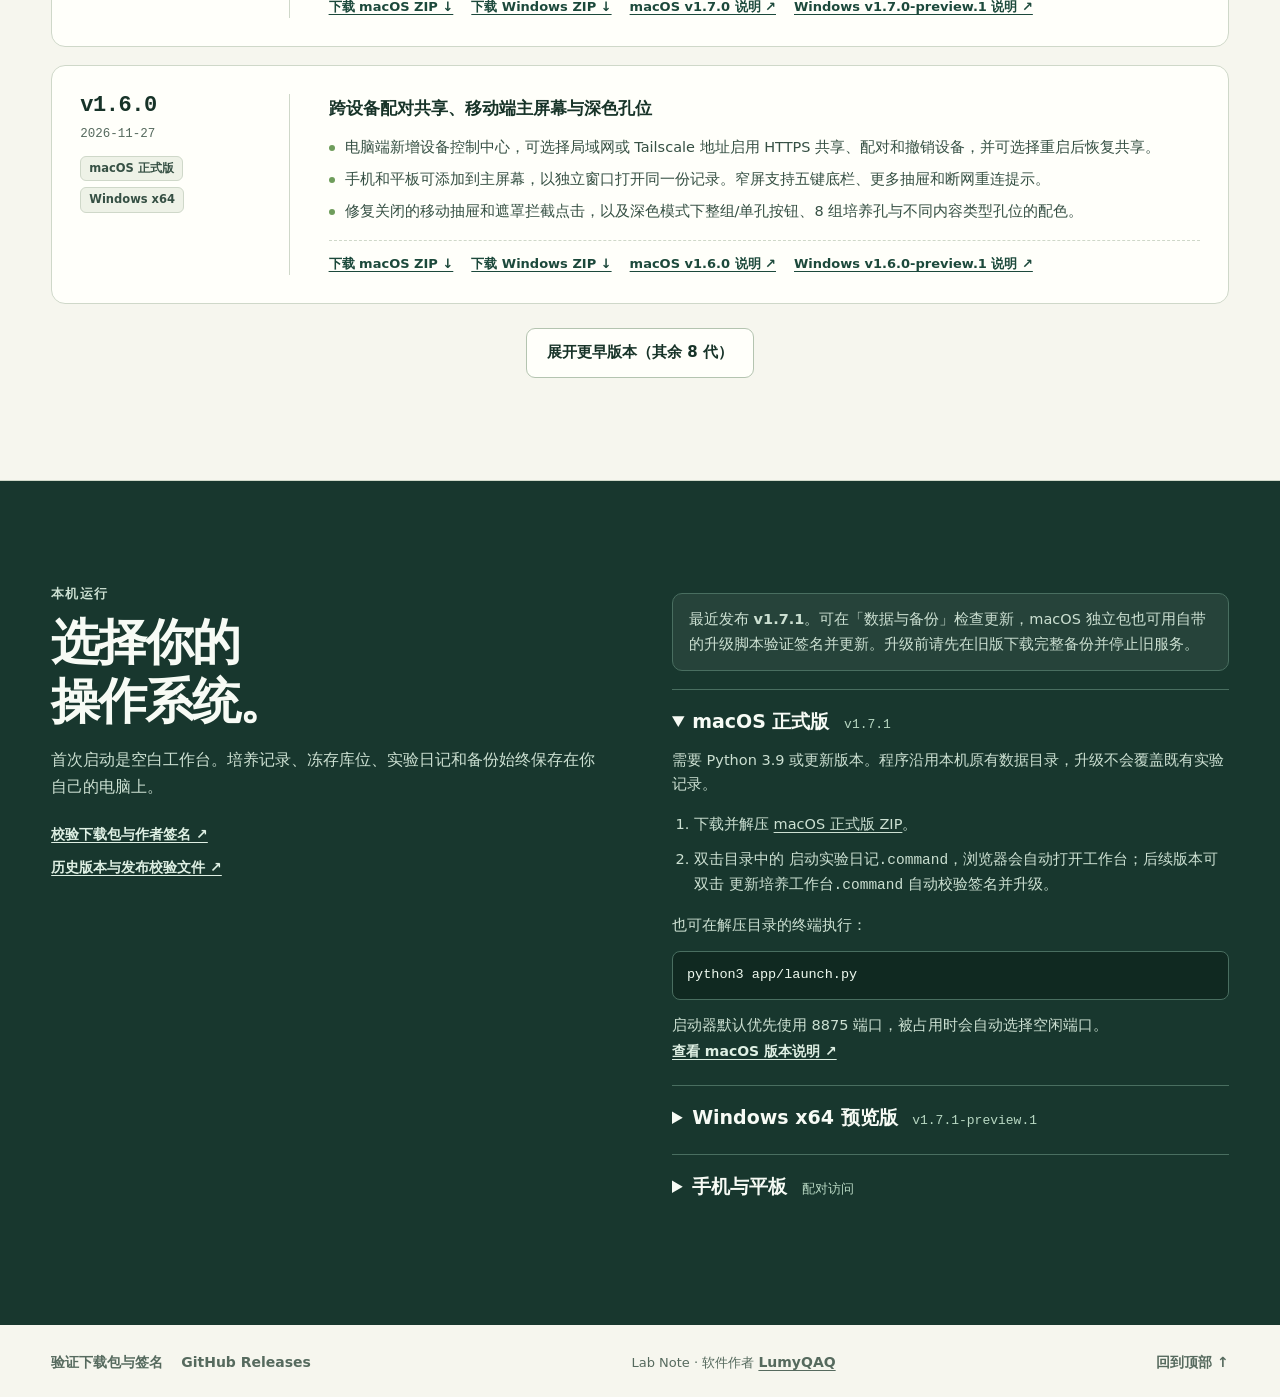
==== commit 444c9751: "Release Lab Note 1.7.1 with precise cryostorage relations and provenance-first media" ====
--- a/docs/index.html
+++ b/docs/index.html
@@ -48,19 +48,19 @@
         <div class="intro-copy" data-enter>
           <div class="release-pill" id="hero-release-pill">
             <span class="pill-dot" aria-hidden="true"></span>
-            <span id="hero-version-text">v1.7.0 正式版</span>
+            <span id="hero-version-text">v1.7.1 正式版</span>
             <span class="pill-sep" aria-hidden="true">·</span>
             <span>本机存储 · 可配对访问</span>
           </div>
           <h1 lang="en">Lab Note<span aria-hidden="true">.</span></h1>
           <p class="lead">从培养瓶、培养皿、多孔板到冻存盒，查清每份细胞的来源、每日观察与后续实验。</p>
           <div class="hero-actions">
-            <a class="button" id="hero-mac-dl" href="downloads/lab-note-v1.7.0.zip" download>
-              <span>macOS 正式版 <small id="hero-mac-ver">v1.7.0</small></span>
+            <a class="button" id="hero-mac-dl" href="downloads/lab-note-v1.7.1.zip" download>
+              <span>macOS 正式版 <small id="hero-mac-ver">v1.7.1</small></span>
               <span class="arrow" aria-hidden="true">↓</span>
             </a>
-            <a class="button secondary-download" id="hero-win-dl" href="https://github.com/LumyQAQ/Lab-Note/releases/download/v1.7.0-preview.1/Lab-Note-1.6.0-preview.1-Windows-x64.zip">
-              <span>Windows x64 预览版 <small id="hero-win-ver">v1.7.0-preview.1</small></span>
+            <a class="button secondary-download" id="hero-win-dl" href="https://github.com/LumyQAQ/Lab-Note/releases/download/v1.7.1-preview.1/Lab-Note-1.7.1-preview.1-Windows-x64.zip">
+              <span>Windows x64 预览版 <small id="hero-win-ver">v1.7.1-preview.1</small></span>
               <span class="arrow" aria-hidden="true">↓</span>
             </a>
           </div>
@@ -120,7 +120,7 @@
           <p>从首页进入培养瓶、培养皿、多孔板或冻存盒，给选中的多个单元统一登记操作；单孔、单瓶或单管条件分化时，也可拆分独立记录并保留完整谱系。</p>
         </div>
         <figure class="workbench-frame">
-          <img src="assets/workbench.png" alt="Lab Note v1.7.0 合成演示数据工作台：极简卡片布局、单行今日核对进度条、Transwell 24孔板、类器官共培养板与常规培养容器" width="2560" height="1600" loading="lazy">
+          <img src="assets/workbench.png?v=1.7.1" alt="Lab Note 合成演示数据工作台：极简卡片布局、单行今日核对进度条、Transwell 24孔板、类器官共培养板与常规培养容器" width="2560" height="1600" loading="lazy">
         </figure>
         <div class="features">
           <article>
@@ -185,27 +185,27 @@
 
         <div class="platform-guides">
           <p class="upgrade-tip" id="install-latest-summary">
-            最近发布 <strong id="install-latest-version">v1.7.0</strong>。可在「数据与备份」检查更新，macOS 独立包也可用自带的升级脚本验证签名并更新。升级前请先在旧版下载完整备份并停止旧服务。
+            最近发布 <strong id="install-latest-version">v1.7.1</strong>。可在「数据与备份」检查更新，macOS 独立包也可用自带的升级脚本验证签名并更新。升级前请先在旧版下载完整备份并停止旧服务。
           </p>
 
           <details open>
-            <summary>macOS 正式版 <span id="guide-mac-ver">v1.7.0</span></summary>
+            <summary>macOS 正式版 <span id="guide-mac-ver">v1.7.1</span></summary>
             <p>需要 Python 3.9 或更新版本。程序沿用本机原有数据目录，升级不会覆盖既有实验记录。</p>
             <ol>
-              <li>下载并解压 <a id="guide-mac-dl" href="downloads/lab-note-v1.7.0.zip" download>macOS 正式版 ZIP</a>。</li>
+              <li>下载并解压 <a id="guide-mac-dl" href="downloads/lab-note-v1.7.1.zip" download>macOS 正式版 ZIP</a>。</li>
               <li>双击目录中的 <code>启动实验日记.command</code>，浏览器会自动打开工作台；后续版本可双击 <code>更新培养工作台.command</code> 自动校验签名并升级。</li>
             </ol>
             <p>也可在解压目录的终端执行：</p>
             <pre><code>python3 app/launch.py</code></pre>
             <p>启动器默认优先使用 8875 端口，被占用时会自动选择空闲端口。</p>
-            <a class="install-link" id="guide-mac-rel" href="https://github.com/LumyQAQ/Lab-Note/releases/tag/v1.7.0" target="_blank" rel="noopener">查看 macOS 版本说明 ↗</a>
+            <a class="install-link" id="guide-mac-rel" href="https://github.com/LumyQAQ/Lab-Note/releases/tag/v1.7.1" target="_blank" rel="noopener">查看 macOS 版本说明 ↗</a>
           </details>
 
           <details>
-            <summary>Windows x64 预览版 <span id="guide-win-ver">v1.7.0-preview.1</span></summary>
+            <summary>Windows x64 预览版 <span id="guide-win-ver">v1.7.1-preview.1</span></summary>
             <p>适用于 Windows 10 / 11 的 Intel、AMD 64 位电脑，压缩包内已自带 Python 运行环境。</p>
             <ol>
-              <li>下载 <a id="guide-win-dl" href="https://github.com/LumyQAQ/Lab-Note/releases/download/v1.7.0-preview.1/Lab-Note-1.6.0-preview.1-Windows-x64.zip">Windows 预览版 ZIP</a>，右键选择「全部解压」。</li>
+              <li>下载 <a id="guide-win-dl" href="https://github.com/LumyQAQ/Lab-Note/releases/download/v1.7.1-preview.1/Lab-Note-1.7.1-preview.1-Windows-x64.zip">Windows 预览版 ZIP</a>，右键选择「全部解压」。</li>
               <li>进入解压后的 <code>Lab-Note</code> 文件夹，双击 <code>Start-Lab-Note.cmd</code>，默认浏览器会自动打开工作台。</li>
             </ol>
             <p>默认优先使用 8875 端口，占用时自动选择空闲端口。在解压目录的 PowerShell 中可执行：</p>
@@ -213,7 +213,7 @@
 .\Start-Lab-Note.cmd --status
 .\Start-Lab-Note.cmd --port 8890</code></pre>
             <p>切换端口前请先执行 <code>.\Stop-Lab-Note.cmd</code>。数据与日志默认保存在 <code>%LOCALAPPDATA%\Lab Note</code>；双击 <code>Check-Lab-Note.cmd</code> 可用临时库自检。</p>
-            <a class="install-link" id="guide-win-rel" href="https://github.com/LumyQAQ/Lab-Note/releases/tag/v1.7.0-preview.1" target="_blank" rel="noopener">查看 Windows 版本说明 ↗</a>
+            <a class="install-link" id="guide-win-rel" href="https://github.com/LumyQAQ/Lab-Note/releases/tag/v1.7.1-preview.1" target="_blank" rel="noopener">查看 Windows 版本说明 ↗</a>
           </details>
           <details>
             <summary>手机与平板 <span>配对访问</span></summary>
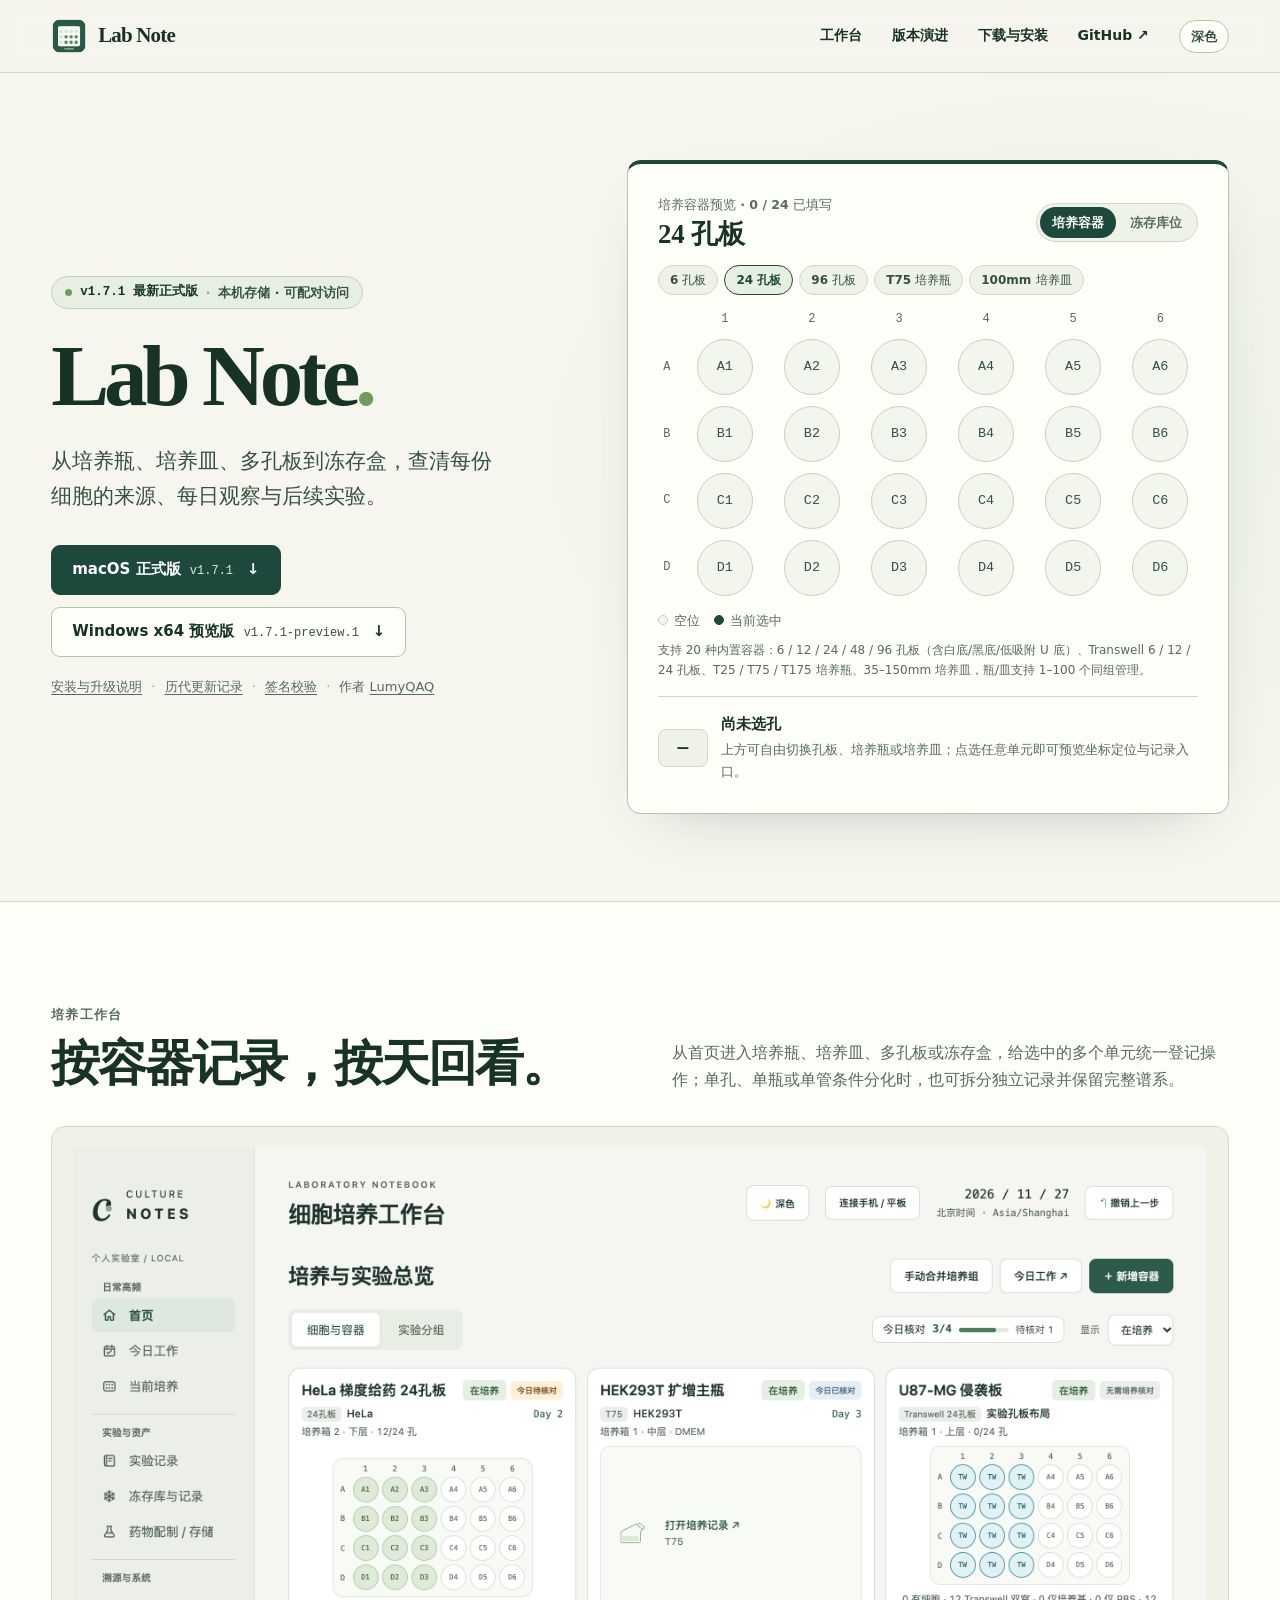
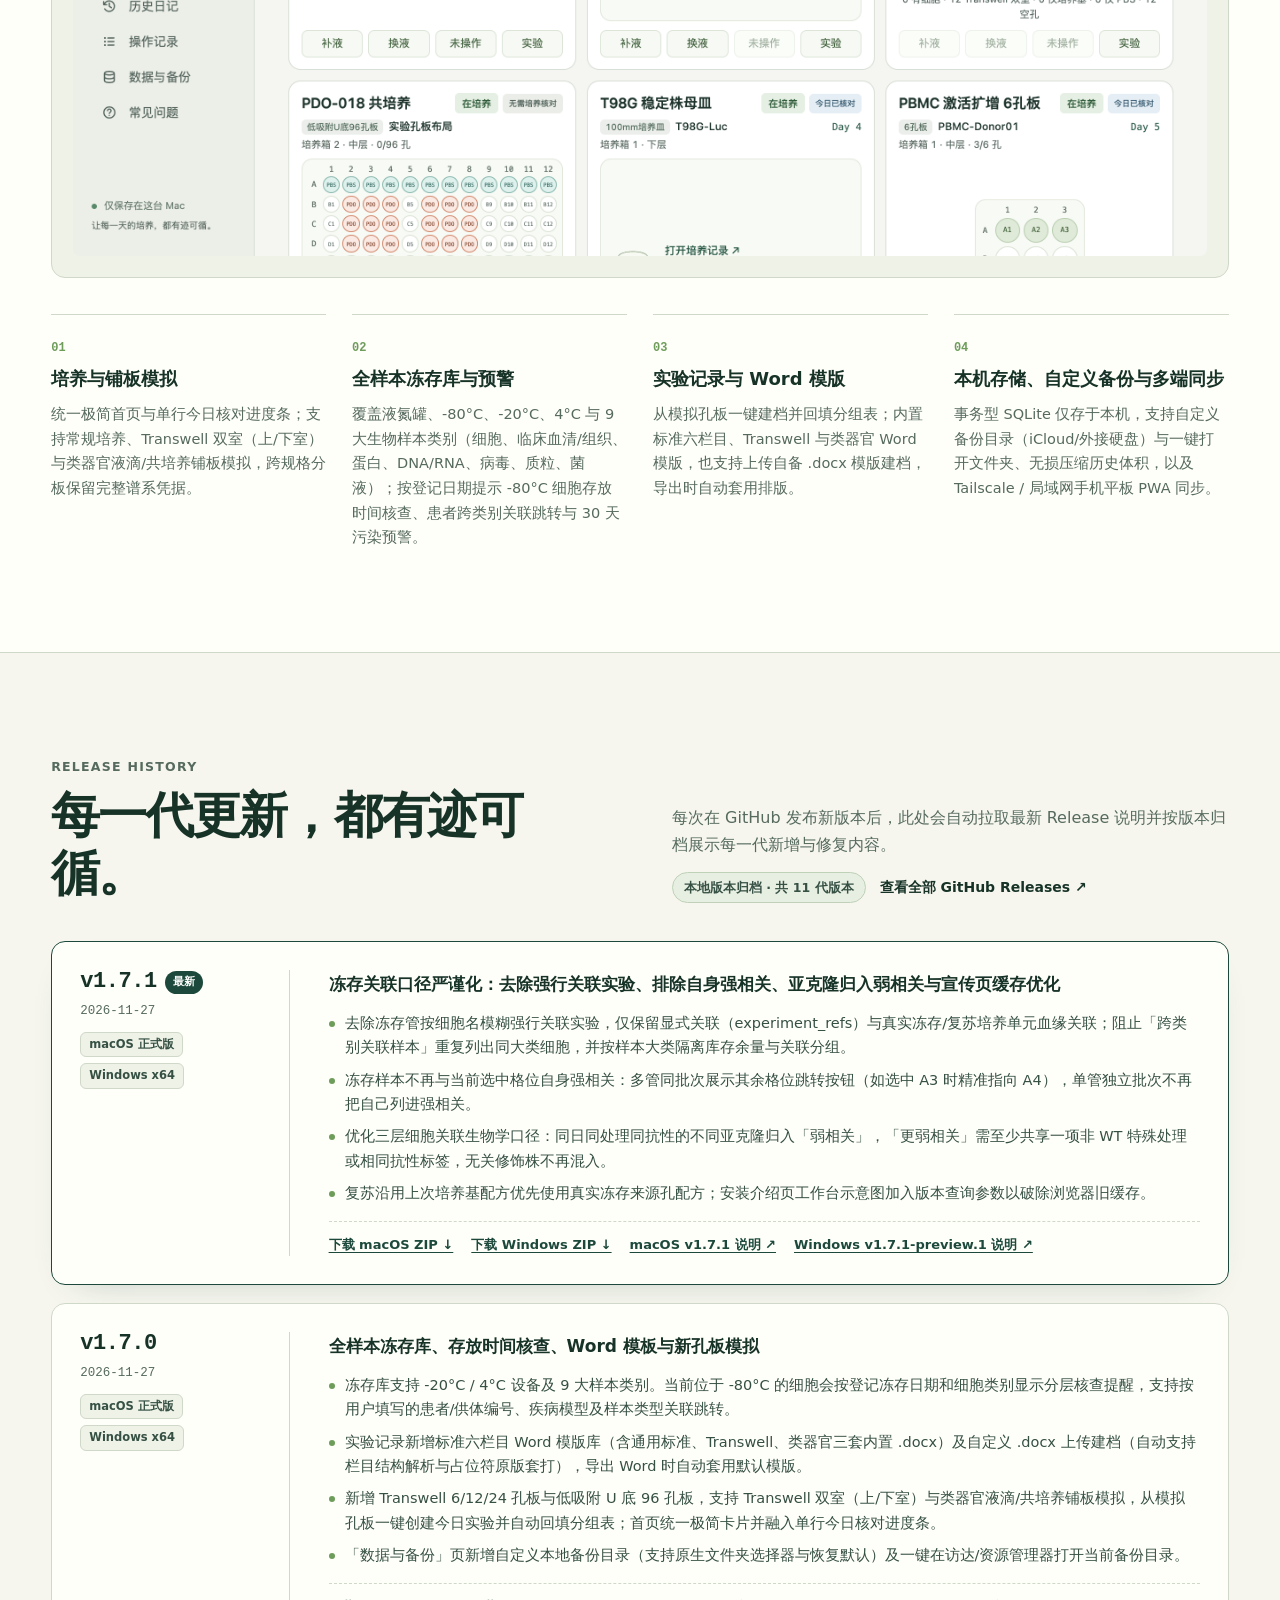
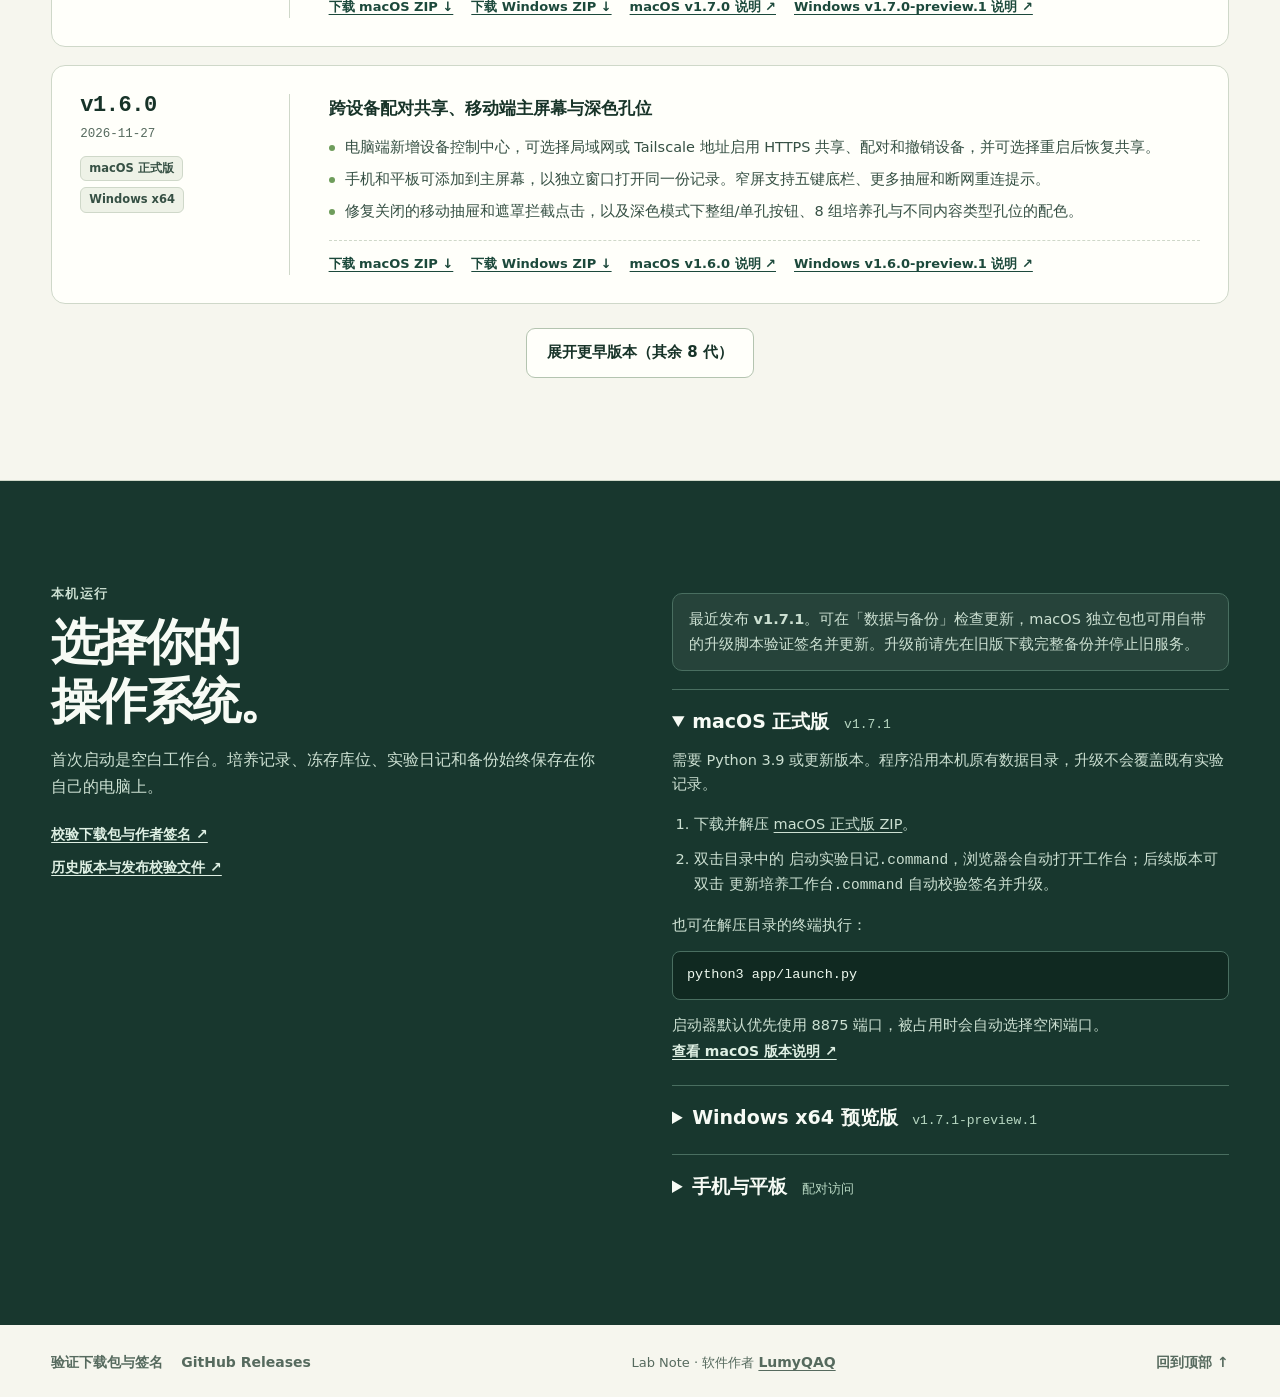
==== commit 801239b4: "Use a single theme-switched workbench image and versioned Pages assets" ====
--- a/docs/index.html
+++ b/docs/index.html
@@ -21,8 +21,8 @@
       } catch (_) {}
     })();
   </script>
-  <link rel="stylesheet" href="share.css">
-  <script defer src="share.js"></script>
+  <link rel="stylesheet" href="share.css?v=1.7.1-2">
+  <script defer src="share.js?v=1.7.1-2"></script>
 </head>
 <body>
   <a class="skip" href="#main">跳到正文</a>
@@ -97,7 +97,7 @@
             <span><i></i>空位</span>
             <span><i class="picked"></i>当前选中</span>
           </div>
-          <p class="demo-compat" id="demo-compat">支持 20 种内置容器：6 / 12 / 24 / 48 / 96 孔板（含白底/黑底）、T25 / T75 / T175 培养瓶、35–150mm 培养皿，另含 Transwell 6/12/24 孔板和低吸附 U 底 96 孔板；瓶/皿支持 1–100 个同组管理。</p>
+          <p class="demo-compat" id="demo-compat">支持 20 种内置容器：6 / 12 / 24 / 48 / 96 孔板（含白底/黑底/低吸附 U 底）、Transwell 6 / 12 / 24 孔板、T25 / T75 / T175 培养瓶、35–150mm 培养皿，瓶/皿支持 1–100 个同组管理。</p>
 
           <div class="record" aria-live="polite">
             <div class="coordinate" id="coord">—</div>
@@ -120,7 +120,7 @@
           <p>从首页进入培养瓶、培养皿、多孔板或冻存盒，给选中的多个单元统一登记操作；单孔、单瓶或单管条件分化时，也可拆分独立记录并保留完整谱系。</p>
         </div>
         <figure class="workbench-frame">
-          <img src="assets/workbench.png?v=1.7.1" alt="Lab Note 合成演示数据工作台：极简卡片布局、单行今日核对进度条、Transwell 24孔板、类器官共培养板与常规培养容器" width="2560" height="1600" loading="lazy">
+          <img id="workbench-img" data-light-src="assets/workbench.png?v=1.7.1" data-dark-src="assets/workbench-dark.png?v=1.7.1" src="assets/workbench.png?v=1.7.1" alt="Lab Note 合成演示数据工作台：极简卡片布局、单行今日核对进度条、Transwell 24孔板、类器官共培养板与常规培养容器" width="2560" height="1600" loading="lazy">
         </figure>
         <div class="features">
           <article>
